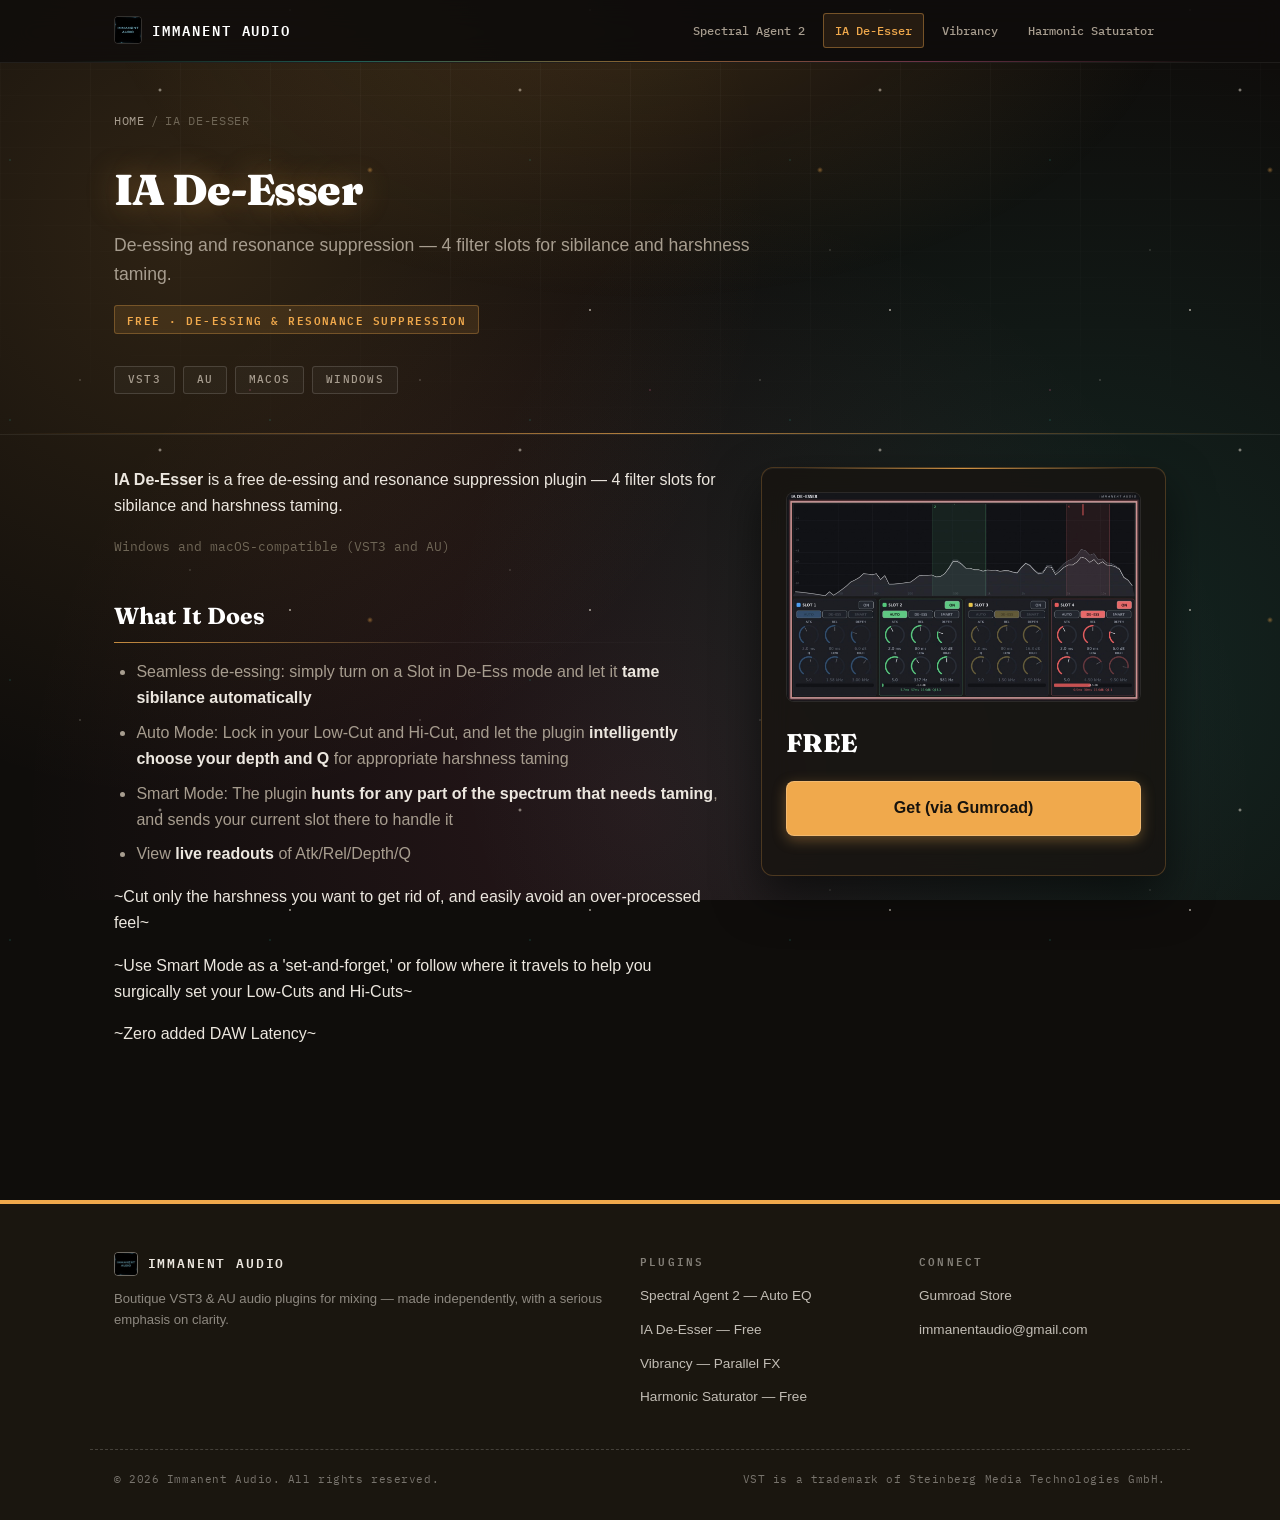
==== de-esser/index.html @ 1960ebc8 "Add Spectral Agent 2 and IA De-Esser Spectral Agent page updated for V2: new copy from the Gumroad l" ====
<!DOCTYPE html>
<html lang="en">
<head>
    <meta charset="UTF-8">
    <meta name="viewport" content="width=device-width, initial-scale=1.0">

    <!-- Primary SEO -->
    <title>IA De-Esser — Free De-Essing &amp; Resonance Suppression Plugin (VST3/AU) | Immanent Audio</title>
    <meta name="description" content="IA De-Esser is a free de-essing and resonance suppression plugin — 4 filter slots for sibilance and harshness taming, with De-Ess, Auto and Smart modes. VST3 &amp; AU for Mac and Windows.">
    <link rel="canonical" href="https://immanentaudio.com/de-esser/">

    <!-- Icons -->
    <link rel="icon" type="image/png" sizes="48x48" href="/favicon-48.png">
    <link rel="icon" type="image/png" sizes="100x100" href="/favicon.png">
    <link rel="apple-touch-icon" href="/apple-touch-icon.png">

    <!-- Open Graph / social previews -->
    <meta property="og:type" content="product">
    <meta property="og:site_name" content="Immanent Audio">
    <meta property="og:title" content="IA De-Esser — Free De-Essing &amp; Resonance Suppression Plugin (VST3/AU)">
    <meta property="og:description" content="A free de-esser with 4 filter slots for sibilance and harshness taming. De-Ess, Auto and Smart modes. Mac &amp; Windows, VST3 &amp; AU.">
    <meta property="og:url" content="https://immanentaudio.com/de-esser/">
    <meta property="og:image" content="https://immanentaudio.com/de-esser/ia-de-esser.jpg">
    <meta name="twitter:card" content="summary_large_image">
    <meta name="twitter:title" content="IA De-Esser — Free De-Essing &amp; Resonance Suppression Plugin (VST3/AU)">
    <meta name="twitter:description" content="A free de-esser with 4 filter slots for sibilance and harshness taming. De-Ess, Auto and Smart modes. Mac &amp; Windows, VST3 &amp; AU.">
    <meta name="twitter:image" content="https://immanentaudio.com/de-esser/ia-de-esser.jpg">

    <!-- Fonts -->
    <link rel="preconnect" href="https://fonts.googleapis.com">
    <link rel="preconnect" href="https://fonts.gstatic.com" crossorigin>
    <link href="https://fonts.googleapis.com/css2?family=Fraunces:opsz,wght@9..144,600;9..144,700;9..144,800;9..144,900&family=IBM+Plex+Mono:wght@400;500;600&display=swap" rel="stylesheet">

    <link rel="stylesheet" href="/style.css">
    <style>
        body { --accent: #f0a94c; --accent-rgb: 240, 169, 76; }
    </style>

    <!-- Structured data -->
    <script type="application/ld+json">
    {
      "@context": "https://schema.org",
      "@graph": [
        {
          "@type": "SoftwareApplication",
          "name": "IA De-Esser",
          "url": "https://immanentaudio.com/de-esser/",
          "image": "https://immanentaudio.com/de-esser/ia-de-esser.jpg",
          "description": "Free de-essing and resonance suppression plugin with 4 filter slots for sibilance and harshness taming. De-Ess, Auto and Smart modes, with live readouts of attack, release, depth and Q.",
          "applicationCategory": "MultimediaApplication",
          "applicationSubCategory": "Audio Plugin (VST3, AU)",
          "operatingSystem": "macOS, Windows",
          "offers": {
            "@type": "Offer",
            "price": "0.00",
            "priceCurrency": "USD",
            "url": "https://immanentaudio.gumroad.com/l/hjuqeo",
            "availability": "https://schema.org/InStock"
          },
          "publisher": { "@type": "Organization", "name": "Immanent Audio", "url": "https://immanentaudio.com/" }
        },
        {
          "@type": "BreadcrumbList",
          "itemListElement": [
            { "@type": "ListItem", "position": 1, "name": "Home", "item": "https://immanentaudio.com/" },
            { "@type": "ListItem", "position": 2, "name": "IA De-Esser", "item": "https://immanentaudio.com/de-esser/" }
          ]
        }
      ]
    }
    </script>
</head>
<body>

    <!-- Animated deep-space backdrop -->
    <div class="cosmos" aria-hidden="true"></div>

    <!-- Navigation -->
    <nav class="site-nav">
        <div class="nav-inner">
            <a href="/" class="nav-brand">
                <img src="/favicon.png" alt="Immanent Audio logo">
                <span>Immanent Audio</span>
            </a>
            <ul class="nav-links">
                <li><a href="/spectral-agent/">Spectral Agent 2</a></li>
                <li><a href="/de-esser/" class="active">IA De-Esser</a></li>
                <li><a href="/vibrancy/">Vibrancy</a></li>
                <li><a href="/harmonic-saturator/">Harmonic Saturator</a></li>
            </ul>
        </div>
    </nav>

    <!-- Product hero -->
    <header class="product-hero">
        <div class="daw-grid" aria-hidden="true"></div>
        <div class="container-wide">
            <nav class="breadcrumbs" aria-label="Breadcrumb">
                <a href="/">Home</a><span>/</span>IA De-Esser
            </nav>
            <h1>IA De-Esser</h1>
            <p class="product-tagline">De-essing and resonance suppression — 4 filter slots for sibilance and harshness taming.</p>
            <span class="status-tag amber">Free · De-Essing &amp; Resonance Suppression</span>
            <div class="chip-row">
                <span class="chip">VST3</span>
                <span class="chip">AU</span>
                <span class="chip">macOS</span>
                <span class="chip">Windows</span>
            </div>
        </div>
    </header>

    <main class="container-wide">
        <div class="grid-container">

            <!-- LEFT COLUMN: main copy -->
            <section>
                <div class="product-section">
                    <p><strong>IA De-Esser</strong> is a free de-essing and resonance suppression plugin — 4 filter slots for sibilance and harshness taming.</p>
                    <p class="muted">Windows and macOS-compatible (VST3 and AU)</p>
                </div>

                <!-- Video: drop a <div class="video-container"><iframe …></iframe></div> here if you make one. -->

                <div class="product-section">
                    <h2>What It Does</h2>
                    <ul>
                        <li>Seamless de-essing: simply turn on a Slot in De-Ess mode and let it <strong>tame sibilance automatically</strong></li>
                        <li>Auto Mode: Lock in your Low-Cut and Hi-Cut, and let the plugin <strong>intelligently choose your depth and Q </strong>for appropriate harshness taming</li>
                        <li>Smart Mode: The plugin <strong>hunts for any part of the spectrum that needs taming</strong>, and sends your current slot there to handle it</li>
                        <li>View <strong>live readouts</strong> of Atk/Rel/Depth/Q</li>
                    </ul>
                    <p>~Cut only the harshness you want to get rid of, and easily avoid an over-processed feel~</p>
                    <p>~Use Smart Mode as a 'set-and-forget,' or follow where it travels to help you surgically set your Low-Cuts and Hi-Cuts~</p>
                    <p>~Zero added DAW Latency~</p>
                </div>
            </section>

            <!-- RIGHT COLUMN: download card -->
            <aside>
                <div class="sidebar-card">
                    <img src="/de-esser/ia-de-esser.jpg" alt="IA De-Esser plugin interface showing four filter slots and the spectrum analyzer" class="plugin-screenshot">

                    <p class="sidebar-price">FREE</p>

                    <a href="https://immanentaudio.gumroad.com/l/hjuqeo" class="cta-button" target="_blank" rel="noopener">Get (via Gumroad)</a>
                </div>
            </aside>

        </div>
    </main>

    <!-- Footer -->
    <footer class="site-footer">
        <div class="footer-grid">
            <div>
                <div class="footer-brand">
                    <img src="/favicon.png" alt="Immanent Audio logo">
                    Immanent Audio
                </div>
                <p>Boutique VST3 &amp; AU audio plugins for mixing — made independently, with a serious emphasis on clarity.</p>
            </div>
            <div>
                <h4>Plugins</h4>
                <ul>
                    <li><a href="/spectral-agent/">Spectral Agent 2 — Auto EQ</a></li>
                    <li><a href="/de-esser/">IA De-Esser — Free</a></li>
                    <li><a href="/vibrancy/">Vibrancy — Parallel FX</a></li>
                    <li><a href="/harmonic-saturator/">Harmonic Saturator — Free</a></li>
                </ul>
            </div>
            <div>
                <h4>Connect</h4>
                <ul>
                    <li><a href="https://immanentaudio.gumroad.com/" target="_blank" rel="noopener">Gumroad Store</a></li>
                    <li><a href="mailto:immanentaudio@gmail.com">immanentaudio@gmail.com</a></li>
                </ul>
            </div>
        </div>
        <div class="footer-bottom">
            <span>&copy; 2026 Immanent Audio. All rights reserved.</span>
            <span>VST is a trademark of Steinberg Media Technologies GmbH.</span>
        </div>
    </footer>

</body>
</html>
---- style.css ----
/* ==============================================================
   IMMANENT AUDIO — shared design system
   Used by: index.html, spectral-agent/, vibrancy/, harmonic-saturator/

   Direction: dark studio-at-night. Warm charcoal, glowing accents,
   an animated DAW timeline hero. Jewel-tone accents (amber / teal /
   rose / lime) instead of the old purple-neon. The nav + footer keep
   their clean mono-type treatment, recolored for the dark theme.
   ============================================================== */

:root {
    --bg: #0f0d0b;
    --bg-raised: rgba(24, 20, 16, 0.82);
    --bg-panel: #15110d;
    --text-main: #ece7df;
    --text-muted: #a79d8f;
    --text-faint: #6f6656;
    --amber: #f0a94c;   /* brand / homepage */
    --teal: #33d6c4;    /* Spectral Agent */
    --rose: #f56a9c;    /* Vibrancy */
    --lime: #b6d94c;    /* Harmonic Saturator */
    --hairline: rgba(255, 255, 255, 0.07);
    --hairline-bright: rgba(255, 255, 255, 0.14);
    /* Per-page accent — overridden on product pages */
    --accent: #f0a94c;
    --accent-rgb: 240, 169, 76;
    --accent-soft: rgba(240, 169, 76, 0.15);

    --serif: "Fraunces", Georgia, "Times New Roman", serif;
    --mono: "IBM Plex Mono", ui-monospace, "SF Mono", Menlo, monospace;
    --sans: -apple-system, BlinkMacSystemFont, "Segoe UI", Roboto, Helvetica, Arial, sans-serif;
}

* { box-sizing: border-box; margin: 0; padding: 0; }

html { scroll-behavior: smooth; }

body {
    background-color: var(--bg);
    color: var(--text-main);
    font-family: var(--sans);
    line-height: 1.65;
    overflow-x: hidden;
}

/* --------------------------------------------------------------
   COSMIC BACKGROUND — warm nebula haze, fixed behind everything.
   Two star layers twinkle out of phase so the sky feels alive.
   -------------------------------------------------------------- */
.cosmos {
    position: fixed;
    inset: 0;
    z-index: -2;
    pointer-events: none;
    background-color: var(--bg);
    background-image:
        radial-gradient(circle at 15% 25%, rgba(240, 169, 76, 0.14) 0%, transparent 45%),
        radial-gradient(circle at 85% 75%, rgba(51, 214, 196, 0.12) 0%, transparent 50%),
        radial-gradient(circle at 50% 90%, rgba(245, 106, 156, 0.10) 0%, transparent 60%);
    animation: nebulaDrift 24s ease-in-out infinite alternate;
}

.cosmos::before,
.cosmos::after {
    content: '';
    position: absolute;
    inset: -50px;
    background-repeat: repeat;
}

/* Near stars — brighter, slower twinkle */
.cosmos::before {
    background-image:
        radial-gradient(1.5px 1.5px at 40px 60px, rgba(255, 245, 230, 0.9), transparent),
        radial-gradient(2px 2px at 210px 140px, rgba(255, 245, 230, 0.7), transparent),
        radial-gradient(1.5px 1.5px at 90px 320px, #fffaf2, transparent),
        radial-gradient(3px 3px at 420px 220px, rgba(240, 169, 76, 0.5), transparent);
    background-size: 300px 300px, 360px 360px, 280px 280px, 450px 450px;
    animation: twinkleA 7s ease-in-out infinite alternate;
}

/* Far stars — dimmer field, opposite phase */
.cosmos::after {
    background-image:
        radial-gradient(1px 1px at 130px 90px, rgba(255, 245, 230, 0.5), transparent),
        radial-gradient(1px 1px at 60px 210px, rgba(51, 214, 196, 0.4), transparent),
        radial-gradient(1.5px 1.5px at 300px 40px, rgba(245, 106, 156, 0.35), transparent),
        radial-gradient(1px 1px at 240px 300px, rgba(255, 245, 230, 0.4), transparent);
    background-size: 340px 340px, 260px 260px, 400px 400px, 320px 320px;
    animation: twinkleB 9s ease-in-out infinite alternate;
}

@keyframes nebulaDrift {
    0%   { background-position: 0% 0%, 0% 0%, 0% 0%; background-color: #0f0d0b; }
    100% { background-position: 6% 3%, -4% 5%, 2% -3%; background-color: #12100c; }
}
@keyframes twinkleA {
    0%   { opacity: 1;    transform: translate3d(0, 0, 0); }
    100% { opacity: 0.55; transform: translate3d(14px, 22px, 0); }
}
@keyframes twinkleB {
    0%   { opacity: 0.4;  transform: translate3d(0, 0, 0); }
    100% { opacity: 0.95; transform: translate3d(-18px, 12px, 0); }
}

/* --------------------------------------------------------------
   NAVIGATION BAR — kept clean mono treatment, recolored for dark
   -------------------------------------------------------------- */
.site-nav {
    position: sticky;
    top: 0;
    z-index: 50;
    background: rgba(15, 13, 11, 0.82);
    backdrop-filter: blur(14px);
    -webkit-backdrop-filter: blur(14px);
    border-bottom: 1px solid var(--hairline);
}

/* Gradient hairline under the nav */
.site-nav::after {
    content: '';
    display: block;
    height: 1px;
    background: linear-gradient(90deg, transparent 5%, rgba(51, 214, 196, 0.4), rgba(240, 169, 76, 0.55), rgba(245, 106, 156, 0.4), transparent 95%);
}

.nav-inner {
    max-width: 1100px;
    margin: 0 auto;
    padding: 0.8rem 1.5rem;
    display: flex;
    align-items: center;
    justify-content: space-between;
    gap: 1rem;
}

.nav-brand {
    display: flex;
    align-items: center;
    gap: 0.65rem;
    text-decoration: none;
    color: #ffffff;
    font-family: var(--mono);
    font-weight: 600;
    letter-spacing: 0.14em;
    font-size: 0.85rem;
    text-transform: uppercase;
    white-space: nowrap;
}

.nav-brand img {
    width: 28px;
    height: 28px;
    border-radius: 4px;
    border: 1px solid var(--hairline-bright);
    display: block;
}

.nav-links {
    display: flex;
    gap: 0.35rem;
    list-style: none;
    flex-wrap: wrap;
    justify-content: flex-end;
}

.nav-links a {
    display: block;
    color: var(--text-muted);
    text-decoration: none;
    font-family: var(--mono);
    font-size: 0.78rem;
    font-weight: 500;
    padding: 0.4rem 0.7rem;
    border-radius: 3px;
    border: 1px solid transparent;
    transition: color 0.15s ease, border-color 0.15s ease, background-color 0.15s ease;
}

.nav-links a:hover {
    color: #ffffff;
    background: rgba(255, 255, 255, 0.05);
    border-color: var(--hairline);
}

.nav-links a.active {
    color: var(--accent);
    border-color: rgba(var(--accent-rgb), 0.4);
    background: rgba(var(--accent-rgb), 0.1);
}

@media (max-width: 560px) {
    .nav-links a { padding: 0.35rem 0.45rem; font-size: 0.68rem; }
    .nav-brand span { display: none; } /* icon only on tiny screens */
}

/* --------------------------------------------------------------
   LAYOUT PRIMITIVES
   -------------------------------------------------------------- */
.container {
    width: 90%;
    max-width: 950px;
    margin: 0 auto;
    padding: 1rem 0;
}

.container-wide {
    max-width: 1100px;
    margin: 0 auto;
    padding: 2rem 1.5rem;
}

/* Section headers: mono kicker + serif title + gradient rule */
.section-head { margin-bottom: 1.75rem; }

.section-kicker {
    display: block;
    font-family: var(--mono);
    font-size: 0.72rem;
    font-weight: 600;
    letter-spacing: 0.28em;
    text-transform: uppercase;
    color: var(--accent);
    margin-bottom: 0.4rem;
}

.section-head h2 {
    font-family: var(--serif);
    font-size: 1.7rem;
    font-weight: 700;
    color: #ffffff;
    letter-spacing: 0.005em;
    padding-bottom: 0.6rem;
    position: relative;
}

.section-head h2::after {
    content: '';
    position: absolute;
    left: 0;
    bottom: 0;
    width: 100%;
    height: 1px;
    background: linear-gradient(90deg, var(--accent), rgba(255, 255, 255, 0.06) 55%, transparent);
}

/* --------------------------------------------------------------
   HOMEPAGE HERO — DAW playhead sweeping across a MIDI grid.
   The playhead loops every 8s; each note "lights up" as it passes.
   -------------------------------------------------------------- */
.hero {
    position: relative;
    border-bottom: 1px solid var(--hairline);
    box-shadow: inset 0 -3px 10px rgba(0, 0, 0, 0.6);
    padding: 8rem 1rem 6.5rem 1rem;
    display: flex;
    flex-direction: column;
    align-items: center;
    justify-content: center;
    text-align: center;
    overflow: hidden;
}

/* Gradient hairline along the very bottom edge of the hero */
.hero::after {
    content: '';
    position: absolute;
    bottom: 0;
    left: 0;
    width: 100%;
    height: 1px;
    background: linear-gradient(90deg, transparent, rgba(51, 214, 196, 0.5), rgba(240, 169, 76, 0.7), rgba(245, 106, 156, 0.5), transparent);
    z-index: 4;
}

.hero-content {
    position: relative;
    z-index: 5;
    pointer-events: none;
}

.cosmic-glow {
    position: absolute;
    top: 0;
    left: 50%;
    transform: translateX(-50%);
    width: 100%;
    max-width: 450px;
    height: 1px;
    background: linear-gradient(90deg, transparent, var(--amber), transparent);
    box-shadow: 0 0 50px rgba(240, 169, 76, 0.8);
    z-index: 2;
}

/* Faint DAW timeline grid behind everything in the hero */
.daw-grid {
    position: absolute;
    inset: 0;
    z-index: 0;
    pointer-events: none;
    background-image:
        repeating-linear-gradient(90deg, rgba(255, 255, 255, 0.028) 0px, rgba(255, 255, 255, 0.028) 1px, transparent 1px, transparent 90px),
        repeating-linear-gradient(0deg, rgba(255, 255, 255, 0.018) 0px, rgba(255, 255, 255, 0.018) 1px, transparent 1px, transparent 26px);
    mask-image: radial-gradient(ellipse 90% 100% at 50% 50%, black 30%, transparent 100%);
    -webkit-mask-image: radial-gradient(ellipse 90% 100% at 50% 50%, black 30%, transparent 100%);
}

/* The sweeping playhead */
.playhead {
    position: absolute;
    top: 0;
    bottom: 0;
    left: 0;
    width: 1px;
    z-index: 3;
    pointer-events: none;
    background: linear-gradient(180deg, transparent 0%, rgba(240, 169, 76, 0.9) 30%, rgba(240, 169, 76, 0.9) 70%, transparent 100%);
    box-shadow: 0 0 18px 2px rgba(240, 169, 76, 0.45);
    animation: playheadSweep 8s linear infinite;
}

@keyframes playheadSweep {
    0%   { left: -2%;  opacity: 0; }
    3%   { opacity: 0.9; }
    97%  { opacity: 0.9; }
    100% { left: 102%; opacity: 0; }
}

/* MIDI chord stacks left + right */
.midi-grid-container {
    position: absolute;
    top: 0;
    left: 0;
    width: 100%;
    height: 100%;
    z-index: 1;
    display: flex;
    justify-content: space-between;
    padding: 0 2rem;
    pointer-events: none;
}

.midi-chord-stack {
    position: relative;
    z-index: 2;
    display: grid;
    grid-template-columns: repeat(6, 25px);
    grid-template-rows: repeat(12, 14px);
    gap: 2px;
    align-content: center;
    height: 100%;
    opacity: 0.3;
}

.left-chords { margin-left: 2rem; }
.right-chords { margin-right: 2rem; }

.midi-note {
    grid-row-start: var(--row);
    grid-column: var(--start) / span var(--span);
    border-radius: 3px;
    box-shadow: inset 0 0 6px rgba(255, 255, 255, 0.3);
    filter: brightness(1);
    /* The `.lit` class is toggled by JS (see index.html) the instant the
       sweeping playhead actually overlaps this note, so the flash tracks
       the marker precisely at ANY viewport width. Fast attack, slow decay. */
    transition: filter 0.45s ease-out, box-shadow 0.45s ease-out;
}

/* Bright flash + glow while the playhead is over the note */
.midi-note.lit {
    filter: brightness(2.1) saturate(1.4);
    box-shadow: 0 0 14px 2px currentColor, inset 0 0 6px rgba(255, 255, 255, 0.6);
    transition: filter 0.06s ease-out, box-shadow 0.06s ease-out;
}

.note-teal   { background-color: rgba(51, 214, 196, 0.7);  border: 1px solid #33d6c4; color: rgba(51, 214, 196, 0.85); }
.note-amber  { background-color: rgba(240, 169, 76, 0.7);  border: 1px solid #f0a94c; color: rgba(240, 169, 76, 0.85); }
.note-rose   { background-color: rgba(245, 106, 156, 0.68); border: 1px solid #f56a9c; color: rgba(245, 106, 156, 0.85); }
.note-lime   { background-color: rgba(182, 217, 76, 0.68); border: 1px solid #b6d94c; color: rgba(182, 217, 76, 0.85); }

@media (max-width: 820px) {
    .hero { padding: 6.5rem 1rem 5rem 1rem; }
    .midi-grid-container { padding: 0 1rem; }
    .midi-chord-stack {
        grid-template-columns: repeat(2, 8px);
        grid-template-rows: repeat(12, 12px);
        gap: 3px;
        opacity: 0.18;
    }
    .left-chords { margin-left: 0; }
    .right-chords { margin-right: 0; }
    .midi-note { grid-column: 1 / span 2; }
}

/* Hero typography */
.brand-tag {
    display: block;
    color: var(--amber);
    font-family: var(--mono);
    font-weight: 600;
    letter-spacing: 0.3em;
    font-size: 0.78rem;
    text-transform: uppercase;
    text-shadow: 0 0 15px rgba(240, 169, 76, 0.4);
    margin-bottom: 0.6rem;
}

.hero h1 {
    font-family: var(--serif);
    font-size: clamp(2.6rem, 7vw, 4.2rem);
    font-weight: 900;
    color: #ffffff;
    margin: 0 auto 1.1rem auto;
    letter-spacing: -0.01em;
    line-height: 1.05;
    position: relative;
    display: inline-block;
}

.hero h1::before {
    content: '';
    position: absolute;
    top: 50%;
    left: 50%;
    transform: translate(-50%, -50%);
    width: 110%;
    height: 85%;
    background: linear-gradient(90deg, rgba(51, 214, 196, 0.35), rgba(240, 169, 76, 0.45), rgba(245, 106, 156, 0.35));
    filter: blur(28px);
    border-radius: 50px;
    z-index: -1;
    pointer-events: none;
    animation: titleGlowShift 8s ease-in-out infinite alternate;
}

@keyframes titleGlowShift {
    0%   { filter: blur(24px); opacity: 0.8; transform: translate(-50%, -50%) scale(0.96); }
    100% { filter: blur(32px); opacity: 1;   transform: translate(-50%, -50%) scale(1.04); }
}

.hero-tagline {
    display: block;
    font-size: 1.15rem;
    color: var(--text-muted);
    max-width: 580px;
    margin: 0 auto;
}

/* Platform chips (VST3 / AU / macOS / Windows) */
.chip-row {
    display: flex;
    gap: 0.5rem;
    justify-content: center;
    flex-wrap: wrap;
    margin-top: 1.5rem;
}

.chip {
    font-family: var(--mono);
    font-size: 0.68rem;
    font-weight: 500;
    letter-spacing: 0.12em;
    text-transform: uppercase;
    color: var(--text-muted);
    border: 1px solid var(--hairline-bright);
    background: rgba(255, 255, 255, 0.03);
    border-radius: 3px;
    padding: 0.25rem 0.8rem;
}

/* --------------------------------------------------------------
   PLUGIN CATALOG CARDS
   -------------------------------------------------------------- */
.catalog {
    display: flex;
    flex-direction: column;
    gap: 3rem;
    margin-top: 3.5rem;
}

.plugin-card {
    position: relative;
    background-color: var(--bg-raised);
    backdrop-filter: blur(16px);
    -webkit-backdrop-filter: blur(16px);
    border: 1px solid rgba(var(--ac-rgb), 0.18);
    box-shadow: inset 0 1px 0 rgba(255, 255, 255, 0.05), 0 20px 45px rgba(0, 0, 0, 0.55);
    padding: 2.5rem;
    border-radius: 16px;
    display: grid;
    grid-template-columns: 1fr;
    gap: 2.5rem;
    transition: transform 0.3s cubic-bezier(0.16, 1, 0.3, 1), border-color 0.3s ease, box-shadow 0.3s ease;
    -webkit-tap-highlight-color: transparent;
    overflow: hidden;
    --ac: var(--amber);
    --ac-rgb: 240, 169, 76;
}

.card-teal { --ac: var(--teal); --ac-rgb: 51, 214, 196; }
.card-rose { --ac: var(--rose); --ac-rgb: 245, 106, 156; }
.card-lime { --ac: var(--lime); --ac-rgb: 182, 217, 76; }

/* Accent hairline across the top edge of each card */
.plugin-card::after {
    content: '';
    position: absolute;
    top: 0;
    left: 8%;
    right: 8%;
    height: 1px;
    background: linear-gradient(90deg, transparent, rgba(var(--ac-rgb), 0.75), transparent);
    transition: opacity 0.3s ease;
    opacity: 0.65;
}

/* Interior glow that blooms on hover */
.plugin-card::before {
    content: '';
    position: absolute;
    top: 6%; left: 6%; right: 6%; bottom: 6%;
    border-radius: 16px;
    z-index: 0;
    pointer-events: none;
    background: radial-gradient(circle, rgba(var(--ac-rgb), 0.18) 0%, transparent 70%);
    transition: opacity 0.3s ease, transform 0.3s ease;
    opacity: 0.3;
}

.plugin-card:hover {
    transform: translateY(-4px);
    border-color: rgba(var(--ac-rgb), 0.6);
    box-shadow: inset 0 1px 0 rgba(255, 255, 255, 0.08), 0 30px 60px rgba(0, 0, 0, 0.85), 0 0 45px rgba(var(--ac-rgb), 0.14);
}

.plugin-card:hover::before { opacity: 1; transform: scale(1.08); }
.plugin-card:hover::after { opacity: 1; }

.plugin-card > * { position: relative; z-index: 1; }

/* Index number etched in the corner */
.plugin-card .card-index {
    position: absolute;
    top: 1.2rem;
    right: 1.4rem;
    font-family: var(--mono);
    font-size: 0.72rem;
    font-weight: 600;
    letter-spacing: 0.15em;
    color: rgba(var(--ac-rgb), 0.65);
    z-index: 1;
}

.plugin-card .card-index::before { content: 'No. '; }

@media (min-width: 768px) {
    .plugin-card { grid-template-columns: 320px 1fr; align-items: center; }
}

.plugin-image-wrapper {
    width: 100%;
    display: flex;
    justify-content: center;
    align-items: center;
    background-color: rgba(8, 6, 4, 0.9);
    border: 1px solid rgba(var(--ac-rgb), 0.16);
    box-shadow: inset 0 0 24px rgba(0, 0, 0, 0.7);
    border-radius: 10px;
    overflow: hidden;
    padding: 1rem;
}

.plugin-screenshot {
    width: 100%;
    height: auto;
    max-height: 240px;
    object-fit: contain;
    transition: transform 0.5s cubic-bezier(0.16, 1, 0.3, 1);
}

.plugin-card:hover .plugin-screenshot { transform: scale(1.04); }

/* Tags, prices, descriptions */
.status-tag {
    display: inline-block;
    width: fit-content;
    font-family: var(--mono);
    font-size: 0.66rem;
    font-weight: 600;
    text-transform: uppercase;
    letter-spacing: 0.14em;
    padding: 0.3rem 0.75rem;
    border-radius: 3px;
    margin-bottom: 1rem;
}

.status-tag.premium  { background-color: rgba(51, 214, 196, 0.12); color: var(--teal); border: 1px solid rgba(51, 214, 196, 0.3); }
.status-tag.free     { background-color: rgba(182, 217, 76, 0.12); color: var(--lime); border: 1px solid rgba(182, 217, 76, 0.3); }
.status-tag.upcoming { background-color: rgba(245, 106, 156, 0.1); color: var(--rose); border: 1px solid rgba(245, 106, 156, 0.3); }
.status-tag.amber    { background-color: rgba(240, 169, 76, 0.12); color: var(--amber); border: 1px solid rgba(240, 169, 76, 0.3); }

.plugin-info h2, .plugin-info h3 {
    font-family: var(--serif);
    color: #ffffff;
    font-size: 1.9rem;
    font-weight: 800;
    margin-bottom: 0.15rem;
    letter-spacing: 0.005em;
}

.price {
    font-family: var(--serif);
    font-size: 1.35rem;
    color: var(--ac);
    font-weight: 700;
    margin-bottom: 1.1rem;
}

.description { color: var(--text-muted); font-size: 0.95rem; margin-bottom: 1.5rem; }

.mini-chips { display: flex; gap: 0.4rem; flex-wrap: wrap; margin-bottom: 1.75rem; }
.mini-chips .chip { font-size: 0.6rem; padding: 0.18rem 0.55rem; }

/* Buttons */
.card-actions { display: flex; gap: 1rem; flex-wrap: wrap; }

.btn {
    display: inline-block;
    text-decoration: none;
    padding: 0.75rem 1.5rem;
    font-weight: 600;
    font-size: 0.9rem;
    border-radius: 6px;
    transition: all 0.2s ease;
    cursor: pointer;
}

.btn-primary {
    background: var(--ac, var(--accent));
    color: #17130d;
    border: 1px solid rgba(255, 255, 255, 0.18);
    box-shadow: 0 4px 14px rgba(var(--ac-rgb, var(--accent-rgb)), 0.35);
    font-weight: 700;
}

.btn-primary:hover {
    filter: brightness(1.08);
    box-shadow: 0 6px 20px rgba(var(--ac-rgb, var(--accent-rgb)), 0.5);
    transform: translateY(-1px);
}

.btn-secondary {
    background-color: rgba(255, 255, 255, 0.04);
    color: var(--text-main);
    border: 1px solid var(--hairline-bright);
}

.btn-secondary:hover {
    background-color: rgba(255, 255, 255, 0.08);
    color: #ffffff;
    border-color: rgba(var(--ac-rgb, var(--accent-rgb)), 0.5);
    transform: translateY(-1px);
}

/* --------------------------------------------------------------
   PRODUCT PAGES (spectral-agent / vibrancy / harmonic-saturator)
   Set --accent + --accent-rgb on <body> per page.
   -------------------------------------------------------------- */
.product-hero {
    position: relative;
    overflow: hidden;
    border-bottom: 1px solid var(--hairline);
    padding: 3rem 0 2.5rem 0;
}

.product-hero::before {
    content: '';
    position: absolute;
    inset: 0;
    background:
        radial-gradient(ellipse 60% 120% at 50% -20%, rgba(var(--accent-rgb), 0.16), transparent 70%);
    pointer-events: none;
}

/* Same faint DAW grid texture as the homepage hero */
.product-hero .daw-grid { mask-image: radial-gradient(ellipse 100% 130% at 50% 0%, black 20%, transparent 95%); -webkit-mask-image: radial-gradient(ellipse 100% 130% at 50% 0%, black 20%, transparent 95%); }

.product-hero::after {
    content: '';
    position: absolute;
    bottom: 0;
    left: 0;
    width: 100%;
    height: 1px;
    background: linear-gradient(90deg, transparent, rgba(var(--accent-rgb), 0.7), transparent);
}

.product-hero .container-wide { position: relative; z-index: 2; padding-top: 0; padding-bottom: 0; }

.breadcrumbs {
    font-family: var(--mono);
    font-size: 0.72rem;
    letter-spacing: 0.06em;
    text-transform: uppercase;
    color: var(--text-faint);
    margin-bottom: 1.5rem;
}

.breadcrumbs a { color: var(--text-muted); text-decoration: none; }
.breadcrumbs a:hover { color: #ffffff; }
.breadcrumbs span { margin: 0 0.4rem; }

.product-hero h1 {
    font-family: var(--serif);
    font-size: 2.7rem;
    font-weight: 900;
    letter-spacing: -0.015em;
    margin: 0 0 0.35rem 0;
    color: #ffffff;
    text-shadow: 0 0 30px rgba(var(--accent-rgb), 0.35);
}

.product-tagline {
    color: var(--text-muted);
    font-size: 1.1rem;
    max-width: 640px;
    margin: 0.25rem 0 1rem 0;
}

.product-hero .chip-row { justify-content: flex-start; margin-top: 1rem; }

/* Two-column product layout */
.grid-container {
    display: grid;
    grid-template-columns: 1fr;
    gap: 2.5rem;
}

@media (min-width: 768px) {
    .grid-container { grid-template-columns: 3fr 2fr; }
}

.product-section { margin-bottom: 2.5rem; }

.product-section > p { color: var(--text-main); margin-bottom: 1rem; }
.product-section .muted { color: var(--text-faint); font-family: var(--mono); font-size: 0.8rem; }

.product-section h2 {
    font-family: var(--serif);
    font-size: 1.45rem;
    font-weight: 700;
    color: #ffffff;
    padding-bottom: 0.5rem;
    margin: 2rem 0 1rem 0;
    position: relative;
}

.product-section h2::after {
    content: '';
    position: absolute;
    left: 0;
    bottom: 0;
    width: 100%;
    height: 1px;
    background: linear-gradient(90deg, rgba(var(--accent-rgb), 0.8), rgba(255, 255, 255, 0.06) 55%, transparent);
}

.product-section h2:first-of-type { margin-top: 0; }

.product-section ul, .product-section ol {
    margin: 0 0 1rem 1.4rem;
    color: var(--text-muted);
}

.product-section li { margin-bottom: 0.5rem; }
.product-section li strong { color: var(--text-main); }

.video-container {
    position: relative;
    padding-bottom: 56.25%;
    height: 0;
    overflow: hidden;
    border-radius: 10px;
    border: 1px solid var(--hairline-bright);
    background-color: #0a0806;
    margin-bottom: 2rem;
    box-shadow: 0 10px 30px rgba(0, 0, 0, 0.5), 0 0 30px rgba(var(--accent-rgb), 0.08);
}

.video-container iframe {
    position: absolute;
    top: 0; left: 0;
    width: 100%;
    height: 100%;
    border: 0;
}

/* Sticky purchase sidebar */
.sidebar-card {
    background-color: var(--bg-raised);
    backdrop-filter: blur(14px);
    -webkit-backdrop-filter: blur(14px);
    border: 1px solid rgba(var(--accent-rgb), 0.24);
    box-shadow: inset 0 1px 0 rgba(255, 255, 255, 0.05), 0 20px 45px rgba(0, 0, 0, 0.55);
    border-radius: 12px;
    padding: 1.5rem;
    position: sticky;
    top: 5rem;
    overflow: hidden;
}

.sidebar-card::before {
    content: '';
    position: absolute;
    top: 0;
    left: 10%;
    right: 10%;
    height: 1px;
    background: linear-gradient(90deg, transparent, rgba(var(--accent-rgb), 0.85), transparent);
}

.sidebar-card .plugin-screenshot {
    width: 100%;
    max-height: none;
    border: 1px solid var(--hairline-bright);
    border-radius: 8px;
    margin-bottom: 1.25rem;
    display: block;
    background: rgba(8, 6, 4, 0.9);
}

.sidebar-price {
    margin: 0 0 1rem 0;
    font-family: var(--serif);
    font-size: 1.6rem;
    font-weight: 800;
    color: #ffffff;
}

.sidebar-price small {
    display: block;
    font-family: var(--mono);
    font-size: 0.68rem;
    font-weight: 500;
    color: var(--text-faint);
    letter-spacing: 0.1em;
    text-transform: uppercase;
}

.cta-button {
    display: block;
    background: var(--accent);
    color: #17130d;
    text-align: center;
    padding: 0.85rem;
    text-decoration: none;
    font-weight: 700;
    border-radius: 8px;
    border: 1px solid rgba(255, 255, 255, 0.2);
    margin-bottom: 0.9rem;
    box-shadow: 0 4px 14px rgba(var(--accent-rgb), 0.35);
    transition: transform 0.2s ease, box-shadow 0.2s ease, filter 0.2s ease;
}

.cta-button:hover {
    transform: translateY(-2px);
    filter: brightness(1.1);
    box-shadow: 0 8px 22px rgba(var(--accent-rgb), 0.5);
}

.cta-demo {
    background: transparent;
    border: 1px solid rgba(var(--accent-rgb), 0.6);
    color: var(--accent);
    box-shadow: none;
    margin-bottom: 0;
}

.cta-demo:hover {
    background: rgba(var(--accent-rgb), 0.1);
    filter: none;
}

/* --------------------------------------------------------------
   FOOTER — warm ink block with accent band (kept from print design)
   -------------------------------------------------------------- */
.site-footer {
    margin-top: 5rem;
    background: #1a160f;
    color: #ece7df;
    border-top: 4px solid var(--accent);
    position: relative;
}

.footer-grid {
    max-width: 1100px;
    margin: 0 auto;
    padding: 3rem 1.5rem 2rem 1.5rem;
    display: grid;
    grid-template-columns: 2fr 1fr 1fr;
    gap: 2rem;
}

@media (max-width: 680px) {
    .footer-grid { grid-template-columns: 1fr; gap: 1.75rem; }
}

.footer-brand {
    display: flex;
    align-items: center;
    gap: 0.6rem;
    color: #ece7df;
    font-family: var(--mono);
    font-weight: 600;
    letter-spacing: 0.14em;
    font-size: 0.82rem;
    text-transform: uppercase;
    margin-bottom: 0.75rem;
}

.footer-brand img {
    width: 24px;
    height: 24px;
    border-radius: 4px;
    border: 1px solid rgba(236, 231, 223, 0.4);
}

.footer-grid p { color: rgba(236, 231, 223, 0.55); font-size: 0.82rem; }

.footer-grid h4 {
    color: rgba(236, 231, 223, 0.5);
    font-family: var(--mono);
    font-size: 0.68rem;
    font-weight: 600;
    text-transform: uppercase;
    letter-spacing: 0.2em;
    margin-bottom: 0.8rem;
}

.footer-grid ul { list-style: none; }
.footer-grid li { margin-bottom: 0.45rem; }

.footer-grid a {
    color: rgba(236, 231, 223, 0.8);
    text-decoration: none;
    font-size: 0.85rem;
    transition: color 0.15s ease;
}

.footer-grid a:hover { color: #ffffff; text-decoration: underline; }

.footer-bottom {
    max-width: 1100px;
    margin: 0 auto;
    padding: 1.25rem 1.5rem 2rem 1.5rem;
    border-top: 1px dashed rgba(236, 231, 223, 0.2);
    display: flex;
    justify-content: space-between;
    flex-wrap: wrap;
    gap: 0.5rem;
    color: rgba(236, 231, 223, 0.45);
    font-family: var(--mono);
    font-size: 0.7rem;
    letter-spacing: 0.05em;
}

/* --------------------------------------------------------------
   ACCESSIBILITY — respect users who turn animations off
   -------------------------------------------------------------- */
@media (prefers-reduced-motion: reduce) {
    .cosmos, .cosmos::before, .cosmos::after,
    .playhead, .hero h1::before {
        animation: none;
    }
    .playhead { display: none; }
    .midi-note { transition: none; }
    html { scroll-behavior: auto; }
}
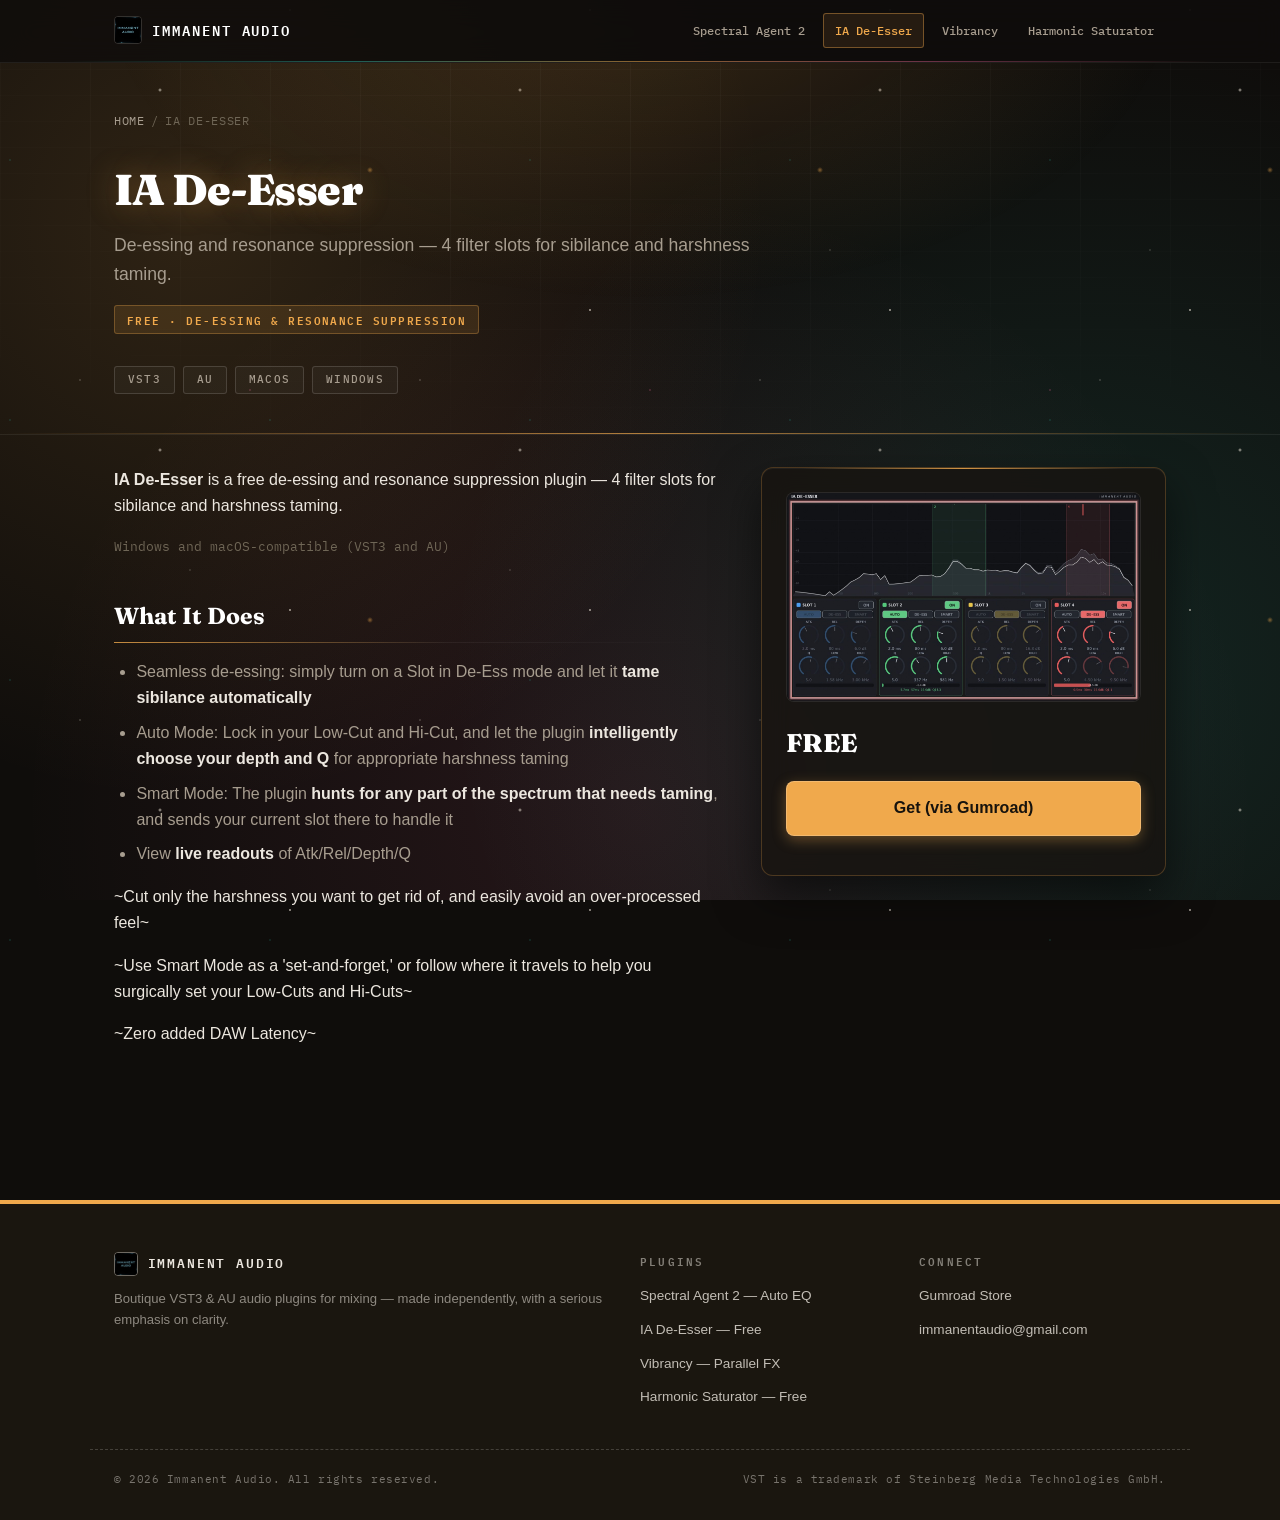
==== commit 0efc61b5: "Replace the De-Esser and Spectral Agent 2 screenshots with hi-res captures The old captures were sof" ====
--- a/de-esser/index.html
+++ b/de-esser/index.html
@@ -139,7 +139,7 @@
             <!-- RIGHT COLUMN: download card -->
             <aside>
                 <div class="sidebar-card">
-                    <img src="/de-esser/ia-de-esser.jpg" alt="IA De-Esser plugin interface showing four filter slots and the spectrum analyzer" class="plugin-screenshot">
+                    <img src="/de-esser/ia-de-esser.jpg" data-full="/de-esser/ia-de-esser-full.jpg" alt="IA De-Esser plugin interface showing four filter slots and the spectrum analyzer" class="plugin-screenshot">
 
                     <p class="sidebar-price">FREE</p>
 
@@ -183,5 +183,7 @@
         </div>
     </footer>
 
+    <script src="/lightbox.js" defer></script>
+
 </body>
 </html>
--- a/style.css
+++ b/style.css
@@ -966,6 +966,135 @@
 }
 
 /* --------------------------------------------------------------
+   LIGHTBOX — click a product screenshot to see it full size
+   -------------------------------------------------------------- */
+.zoomable {
+    cursor: zoom-in;
+    position: relative;
+    display: block;
+    width: 100%;
+    background: none;
+    border: 0;
+    padding: 0;
+    margin-bottom: 1.25rem;
+    border-radius: 8px;
+}
+
+.zoomable .plugin-screenshot { margin-bottom: 0; }
+
+.zoomable:focus-visible {
+    outline: 2px solid var(--accent);
+    outline-offset: 3px;
+}
+
+.zoom-hint {
+    position: absolute;
+    right: 0.5rem;
+    bottom: 0.5rem;
+    font-family: var(--mono);
+    font-size: 0.6rem;
+    font-weight: 500;
+    text-transform: uppercase;
+    letter-spacing: 0.12em;
+    color: var(--text-main);
+    background: rgba(8, 6, 4, 0.78);
+    border: 1px solid rgba(var(--accent-rgb), 0.4);
+    border-radius: 4px;
+    padding: 0.25rem 0.5rem;
+    opacity: 0;
+    transition: opacity 0.25s ease;
+    pointer-events: none;
+}
+
+.zoomable:hover .zoom-hint,
+.zoomable:focus-visible .zoom-hint { opacity: 1; }
+
+/* Touch devices never hover, so keep the hint on screen. */
+@media (hover: none) {
+    .zoom-hint { opacity: 1; }
+}
+
+.lightbox {
+    position: fixed;
+    inset: 0;
+    z-index: 200;
+    display: flex;
+    align-items: center;
+    justify-content: center;
+    padding: 3.5rem 1.5rem 1.5rem 1.5rem;
+    background: rgba(8, 6, 4, 0.92);
+    backdrop-filter: blur(8px);
+    -webkit-backdrop-filter: blur(8px);
+    opacity: 0;
+    visibility: hidden;
+    transition: opacity 0.25s ease, visibility 0.25s ease;
+    cursor: zoom-out;
+}
+
+.lightbox.open { opacity: 1; visibility: visible; }
+
+.lightbox-scroll {
+    display: flex;
+    align-items: center;
+    justify-content: center;
+    /* Explicit box so the image's max-height: 100% has something to resolve against. */
+    width: 100%;
+    height: 100%;
+}
+
+/* Narrow screens: the image runs wider than the viewport and scrolls. */
+.lightbox.pannable { padding: 3.5rem 0 1.5rem 0; }
+
+.lightbox.pannable .lightbox-scroll {
+    overflow: auto;
+    -webkit-overflow-scrolling: touch;
+    justify-content: flex-start;
+    align-items: flex-start;
+}
+
+.lightbox.pannable img { max-height: none; flex: none; }
+
+.lightbox img {
+    max-width: min(1600px, 100%);
+    max-height: 100%;
+    width: auto;
+    height: auto;
+    object-fit: contain;
+    border: 1px solid rgba(var(--accent-rgb), 0.35);
+    border-radius: 10px;
+    box-shadow: 0 30px 70px rgba(0, 0, 0, 0.7);
+    background: rgba(8, 6, 4, 0.9);
+    transform: scale(0.96);
+    transition: transform 0.25s cubic-bezier(0.16, 1, 0.3, 1);
+    cursor: default;
+}
+
+.lightbox.open img { transform: scale(1); }
+
+.lightbox-close {
+    position: absolute;   /* the overlay never scrolls, so this stays put */
+    top: 1rem;
+    right: 1.25rem;
+    z-index: 1;
+    width: 2.5rem;
+    height: 2.5rem;
+    display: flex;
+    align-items: center;
+    justify-content: center;
+    font-family: var(--mono);
+    font-size: 1.4rem;
+    line-height: 1;
+    color: var(--text-main);
+    background: rgba(24, 20, 16, 0.9);
+    border: 1px solid rgba(var(--accent-rgb), 0.35);
+    border-radius: 50%;
+    cursor: pointer;
+    transition: color 0.2s ease, border-color 0.2s ease;
+}
+
+.lightbox-close:hover { color: var(--accent); border-color: var(--accent); }
+
+/* --------------------------------------------------------------
    ACCESSIBILITY — respect users who turn animations off
    -------------------------------------------------------------- */
 @media (prefers-reduced-motion: reduce) {
@@ -973,6 +1102,7 @@
     .playhead, .hero h1::before {
         animation: none;
     }
+    .lightbox, .lightbox img, .zoom-hint { transition: none; }
     .playhead { display: none; }
     .midi-note { transition: none; }
     html { scroll-behavior: auto; }
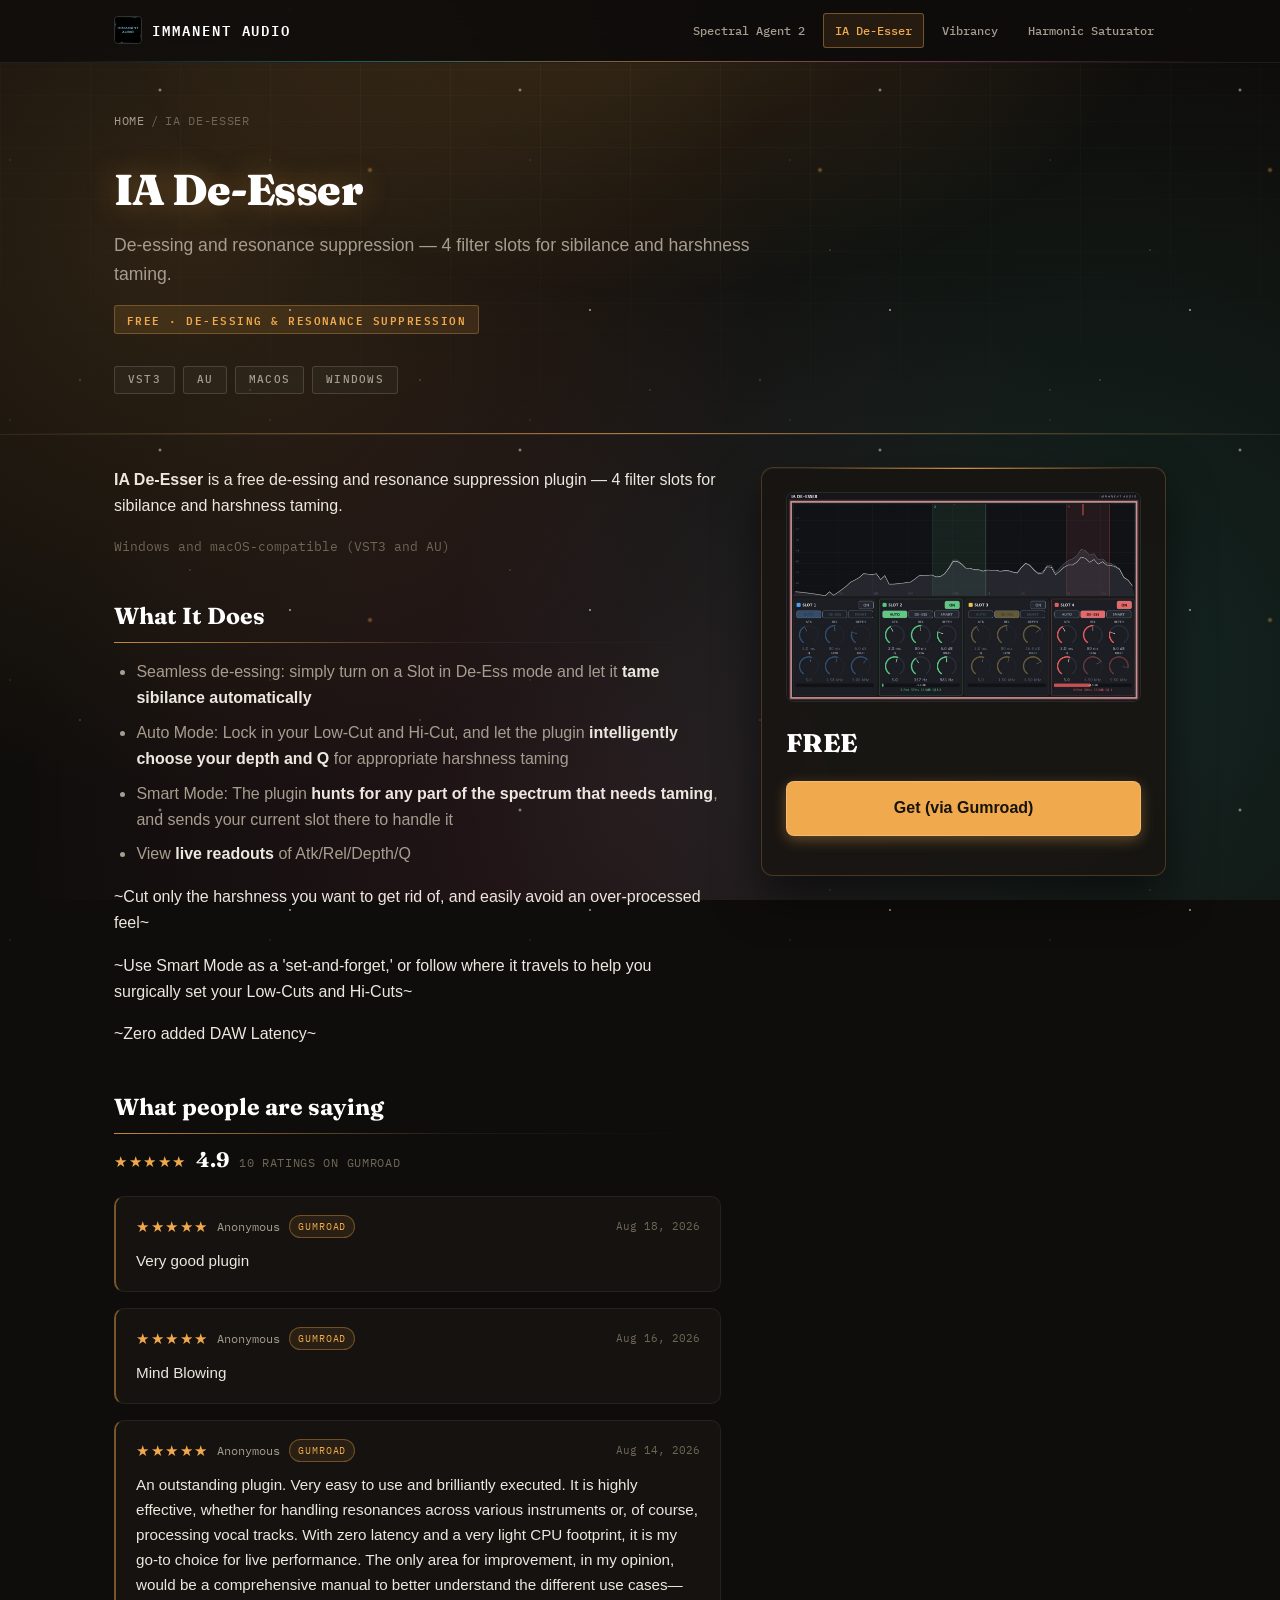
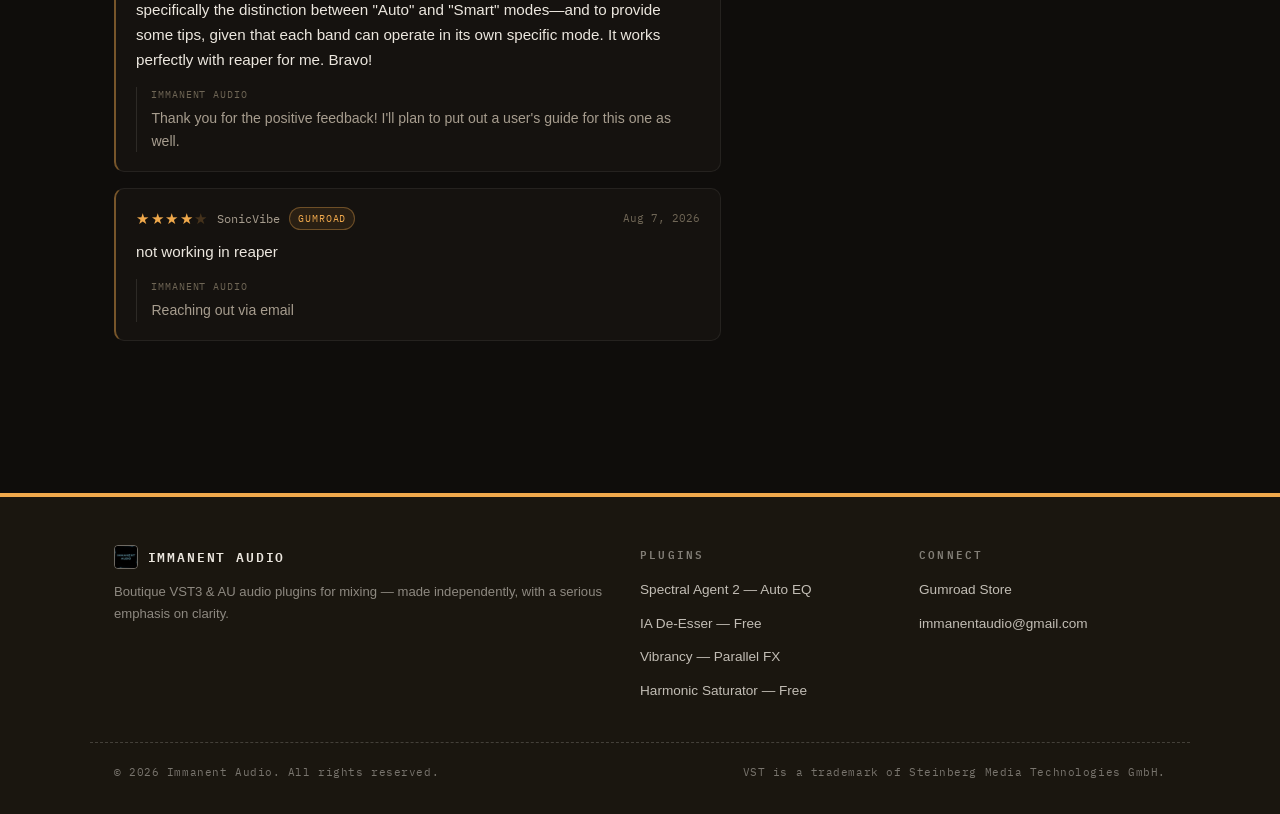
==== commit 79c6c291: "Pull Gumroad reviews onto the product pages, refreshed daily Gumroad has a public /product_reviews J" ====
--- a/de-esser/index.html
+++ b/de-esser/index.html
@@ -134,6 +134,8 @@
                     <p>~Use Smart Mode as a 'set-and-forget,' or follow where it travels to help you surgically set your Low-Cuts and Hi-Cuts~</p>
                     <p>~Zero added DAW Latency~</p>
                 </div>
+                <div class="product-section" data-reviews="de-esser"></div>
+
             </section>
 
             <!-- RIGHT COLUMN: download card -->
@@ -184,6 +186,7 @@
     </footer>
 
     <script src="/lightbox.js" defer></script>
+    <script src="/reviews.js" defer></script>
 
 </body>
 </html>
--- a/style.css
+++ b/style.css
@@ -1095,6 +1095,123 @@
 .lightbox-close:hover { color: var(--accent); border-color: var(--accent); }
 
 /* --------------------------------------------------------------
+   REVIEWS — Gumroad reviews pulled in daily, rendered by reviews.js
+   -------------------------------------------------------------- */
+.review-summary {
+    display: flex;
+    align-items: baseline;
+    flex-wrap: wrap;
+    gap: 0.6rem;
+    margin-bottom: 1.5rem;
+}
+
+.review-average {
+    font-family: var(--serif);
+    font-size: 1.3rem;
+    font-weight: 700;
+    color: #ffffff;
+    line-height: 1;
+}
+
+.review-count {
+    font-family: var(--mono);
+    font-size: 0.72rem;
+    letter-spacing: 0.06em;
+    text-transform: uppercase;
+    color: var(--text-faint);
+}
+
+.review-stars {
+    letter-spacing: 0.1em;
+    font-size: 0.95rem;
+    line-height: 1;
+    color: var(--accent);
+    white-space: nowrap;
+}
+
+.review-star.is-empty { color: rgba(var(--accent-rgb), 0.22); }
+
+.review-list {
+    display: grid;
+    gap: 1rem;
+}
+
+.review-card {
+    background: var(--bg-raised);
+    border: 1px solid rgba(255, 255, 255, 0.07);
+    border-left: 2px solid rgba(var(--accent-rgb), 0.45);
+    border-radius: 10px;
+    padding: 1.15rem 1.25rem;
+}
+
+.review-head {
+    display: flex;
+    align-items: center;
+    flex-wrap: wrap;
+    gap: 0.55rem;
+    margin-bottom: 0.6rem;
+}
+
+.review-name {
+    font-family: var(--mono);
+    font-size: 0.78rem;
+    color: var(--text-muted);
+}
+
+.review-badge {
+    font-family: var(--mono);
+    font-size: 0.6rem;
+    letter-spacing: 0.09em;
+    text-transform: uppercase;
+    color: var(--accent);
+    border: 1px solid rgba(var(--accent-rgb), 0.35);
+    background: rgba(var(--accent-rgb), 0.09);
+    border-radius: 999px;
+    padding: 0.15rem 0.5rem;
+}
+
+.review-date {
+    font-family: var(--mono);
+    font-size: 0.66rem;
+    color: var(--text-faint);
+    margin-left: auto;
+}
+
+.review-body {
+    color: var(--text-main);
+    font-size: 0.95rem;
+    line-height: 1.65;
+    margin: 0;
+}
+
+.review-reply {
+    margin-top: 0.9rem;
+    padding-left: 0.9rem;
+    border-left: 1px solid rgba(255, 255, 255, 0.1);
+}
+
+.review-reply-label {
+    display: block;
+    font-family: var(--mono);
+    font-size: 0.6rem;
+    letter-spacing: 0.09em;
+    text-transform: uppercase;
+    color: var(--text-faint);
+    margin-bottom: 0.3rem;
+}
+
+.review-reply p {
+    margin: 0;
+    color: var(--text-muted);
+    font-size: 0.88rem;
+    line-height: 1.6;
+}
+
+@media (max-width: 560px) {
+    .review-date { margin-left: 0; width: 100%; }
+}
+
+/* --------------------------------------------------------------
    ACCESSIBILITY — respect users who turn animations off
    -------------------------------------------------------------- */
 @media (prefers-reduced-motion: reduce) {
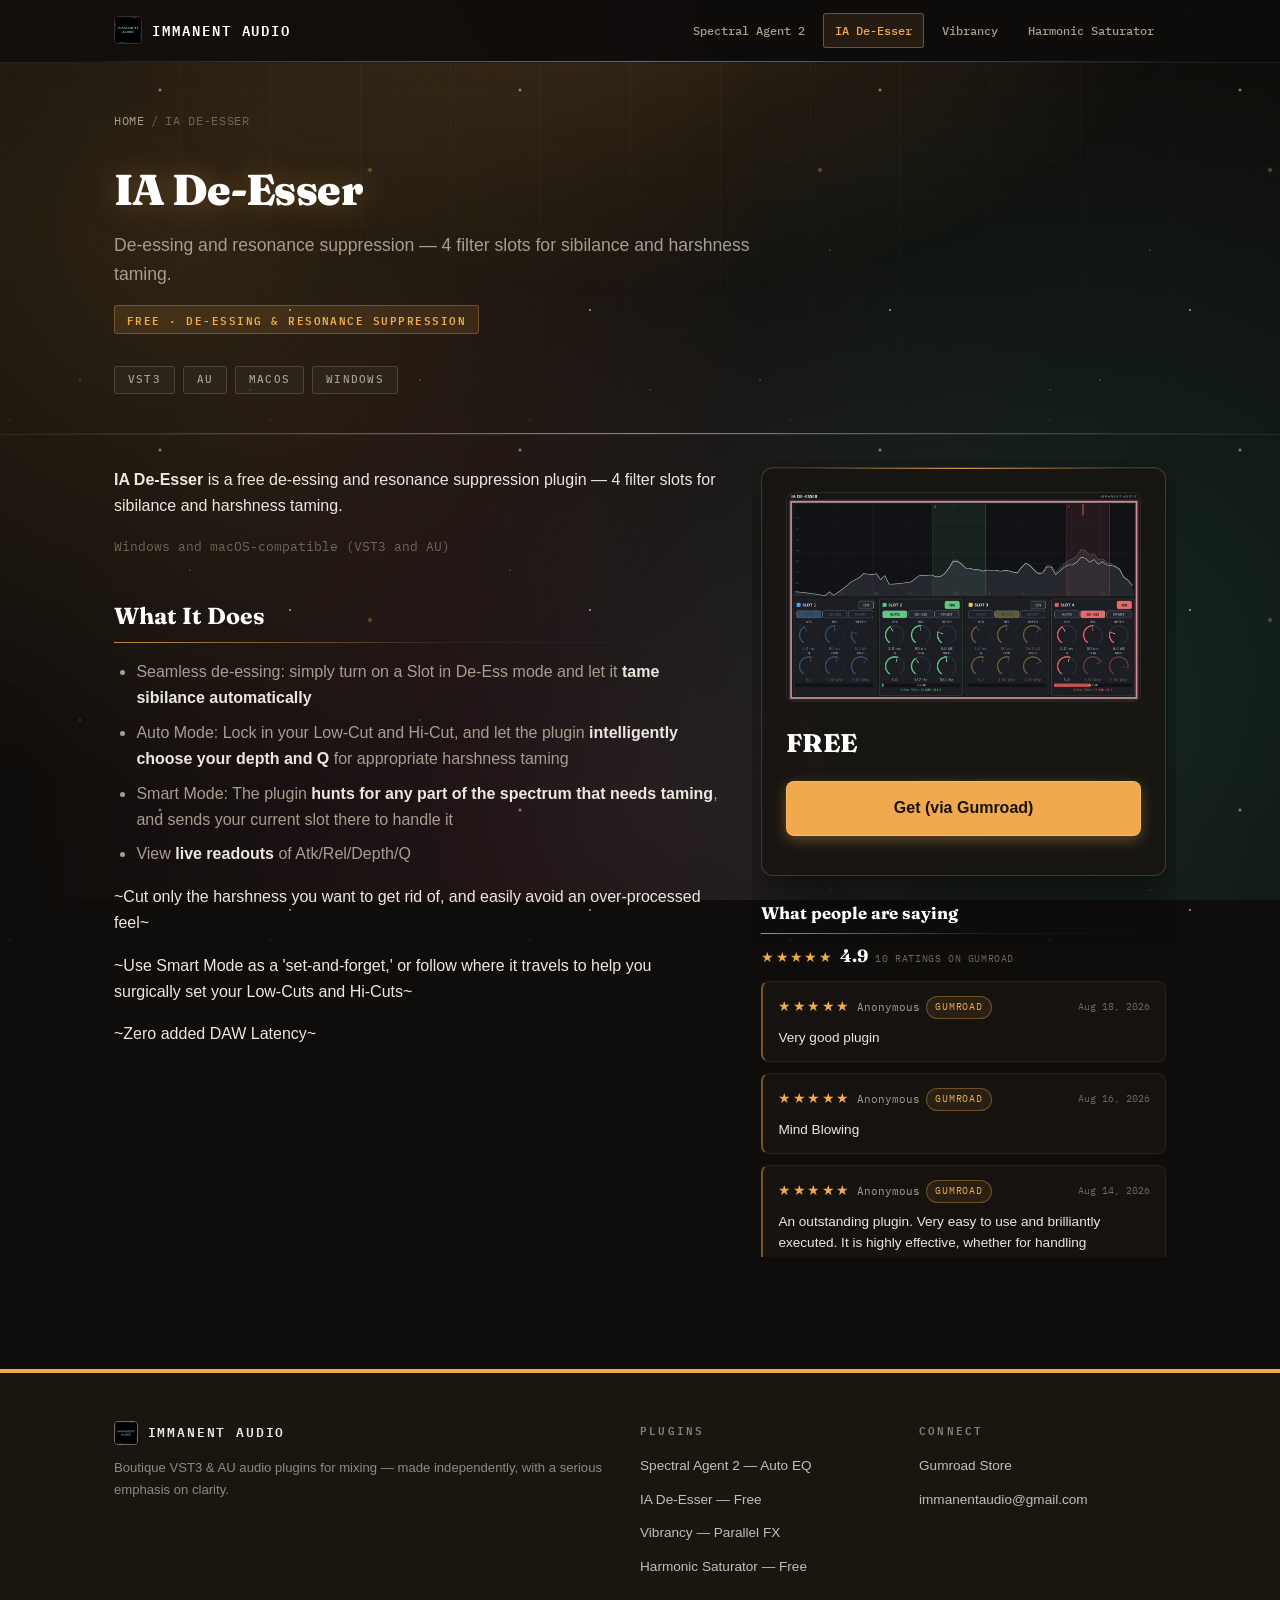
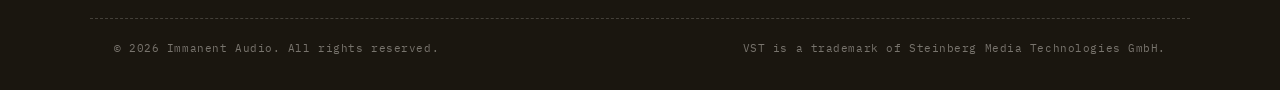
==== commit cd5391f3: "Move reviews into the sticky sidebar, add a mobile buy bar The purchase card and the reviews now sha" ====
--- a/de-esser/index.html
+++ b/de-esser/index.html
@@ -134,18 +134,21 @@
                     <p>~Use Smart Mode as a 'set-and-forget,' or follow where it travels to help you surgically set your Low-Cuts and Hi-Cuts~</p>
                     <p>~Zero added DAW Latency~</p>
                 </div>
-                <div class="product-section" data-reviews="de-esser"></div>
 
             </section>
 
             <!-- RIGHT COLUMN: download card -->
             <aside>
-                <div class="sidebar-card">
-                    <img src="/de-esser/ia-de-esser.jpg" data-full="/de-esser/ia-de-esser-full.jpg" alt="IA De-Esser plugin interface showing four filter slots and the spectrum analyzer" class="plugin-screenshot">
+                <div class="sidebar-sticky">
+                    <div class="sidebar-card">
+                        <img src="/de-esser/ia-de-esser.jpg" data-full="/de-esser/ia-de-esser-full.jpg" alt="IA De-Esser plugin interface showing four filter slots and the spectrum analyzer" class="plugin-screenshot">
 
-                    <p class="sidebar-price">FREE</p>
+                        <p class="sidebar-price">FREE</p>
 
-                    <a href="https://immanentaudio.gumroad.com/l/hjuqeo" class="cta-button" target="_blank" rel="noopener">Get (via Gumroad)</a>
+                        <a href="https://immanentaudio.gumroad.com/l/hjuqeo" class="cta-button" target="_blank" rel="noopener">Get (via Gumroad)</a>
+                    </div>
+
+                    <div class="product-section sidebar-reviews" data-reviews="de-esser"></div>
                 </div>
             </aside>
 
@@ -187,6 +190,7 @@
 
     <script src="/lightbox.js" defer></script>
     <script src="/reviews.js" defer></script>
+    <script src="/buy-bar.js" defer></script>
 
 </body>
 </html>
--- a/style.css
+++ b/style.css
@@ -805,8 +805,6 @@
     box-shadow: inset 0 1px 0 rgba(255, 255, 255, 0.05), 0 20px 45px rgba(0, 0, 0, 0.55);
     border-radius: 12px;
     padding: 1.5rem;
-    position: sticky;
-    top: 5rem;
     overflow: hidden;
 }
 
@@ -1095,6 +1093,91 @@
 .lightbox-close:hover { color: var(--accent); border-color: var(--accent); }
 
 /* --------------------------------------------------------------
+   SIDEBAR — purchase card + reviews travel together as one sticky unit
+   -------------------------------------------------------------- */
+.sidebar-sticky {
+    display: grid;
+    gap: 1.5rem;
+    align-content: start;
+}
+
+@media (min-width: 768px) {
+    .sidebar-sticky {
+        position: sticky;
+        top: 5rem;
+        /* Card + reviews can outgrow the viewport, and a sticky block taller
+           than the screen strands its own bottom off-screen. Cap it and let
+           the overflow scroll inside instead. */
+        max-height: calc(100vh - 6.5rem);
+        overflow-y: auto;
+        overscroll-behavior: contain;
+        /* Breathing room so the card's drop shadow isn't clipped by the
+           scroll box; pulled back out with the negative margin. */
+        padding: 0.35rem 0.6rem 1rem;
+        margin: -0.35rem -0.6rem 0;
+        scrollbar-width: thin;
+        scrollbar-color: rgba(var(--accent-rgb), 0.3) transparent;
+    }
+
+    .sidebar-sticky::-webkit-scrollbar { width: 6px; }
+    .sidebar-sticky::-webkit-scrollbar-track { background: transparent; }
+    .sidebar-sticky::-webkit-scrollbar-thumb {
+        background: rgba(var(--accent-rgb), 0.28);
+        border-radius: 3px;
+    }
+    .sidebar-sticky:hover::-webkit-scrollbar-thumb { background: rgba(var(--accent-rgb), 0.45); }
+}
+
+/* Reviews sit in a ~400px column here, so everything tightens up a step. */
+.sidebar-reviews { margin-bottom: 0; }
+
+.sidebar-reviews h2 {
+    font-size: 1.05rem;
+    margin: 0 0 0.8rem 0;
+    padding-bottom: 0.4rem;
+}
+
+.sidebar-reviews .review-summary { margin-bottom: 0.9rem; gap: 0.45rem; }
+.sidebar-reviews .review-average { font-size: 1.1rem; }
+.sidebar-reviews .review-count { font-size: 0.62rem; }
+.sidebar-reviews .review-stars { font-size: 0.85rem; }
+.sidebar-reviews .review-list { gap: 0.7rem; }
+
+.sidebar-reviews .review-card { padding: 0.85rem 0.95rem; border-radius: 8px; }
+.sidebar-reviews .review-head { gap: 0.4rem; margin-bottom: 0.5rem; }
+.sidebar-reviews .review-name { font-size: 0.7rem; }
+.sidebar-reviews .review-date { font-size: 0.6rem; }
+.sidebar-reviews .review-body { font-size: 0.85rem; line-height: 1.55; }
+.sidebar-reviews .review-reply { margin-top: 0.7rem; padding-left: 0.7rem; }
+.sidebar-reviews .review-reply p { font-size: 0.78rem; }
+
+/* One 300-word review shouldn't push everything else out of the column. */
+.review-body.is-clamped {
+    display: -webkit-box;
+    -webkit-line-clamp: 5;
+    -webkit-box-orient: vertical;
+    overflow: hidden;
+}
+
+.review-more {
+    display: inline-block;
+    margin-top: 0.5rem;
+    padding: 0;
+    background: none;
+    border: 0;
+    font-family: var(--mono);
+    font-size: 0.65rem;
+    letter-spacing: 0.07em;
+    text-transform: uppercase;
+    color: var(--accent);
+    cursor: pointer;
+    opacity: 0.85;
+    transition: opacity 0.15s ease;
+}
+
+.review-more:hover { opacity: 1; text-decoration: underline; }
+
+/* --------------------------------------------------------------
    REVIEWS — Gumroad reviews pulled in daily, rendered by reviews.js
    -------------------------------------------------------------- */
 .review-summary {
@@ -1209,6 +1292,57 @@
 
 @media (max-width: 560px) {
     .review-date { margin-left: 0; width: 100%; }
+}
+
+/* --------------------------------------------------------------
+   MOBILE BUY BAR — built by buy-bar.js, phones only
+   -------------------------------------------------------------- */
+.buy-bar {
+    position: fixed;
+    left: 0;
+    right: 0;
+    bottom: 0;
+    z-index: 60;
+    display: flex;
+    align-items: center;
+    gap: 0.9rem;
+    padding: 0.7rem 1rem calc(0.7rem + env(safe-area-inset-bottom, 0px));
+    background: rgba(15, 13, 11, 0.93);
+    backdrop-filter: blur(14px);
+    -webkit-backdrop-filter: blur(14px);
+    border-top: 1px solid rgba(var(--accent-rgb), 0.28);
+    box-shadow: 0 -8px 28px rgba(0, 0, 0, 0.5);
+    transform: translateY(0);
+    transition: transform 0.25s ease;
+}
+
+.buy-bar.is-hidden { transform: translateY(110%); }
+
+.buy-bar-price {
+    font-family: var(--serif);
+    font-size: 1.25rem;
+    font-weight: 700;
+    color: #ffffff;
+    line-height: 1;
+    white-space: nowrap;
+}
+
+.buy-bar .cta-button {
+    flex: 1;
+    margin: 0;
+    padding: 0.7rem 1rem;
+    font-size: 0.82rem;
+    text-align: center;
+    white-space: nowrap;
+}
+
+/* Keep the bar from sitting on top of the footer's last line. */
+body.has-buy-bar .site-footer {
+    padding-bottom: calc(4.5rem + env(safe-area-inset-bottom, 0px));
+}
+
+@media (min-width: 768px) {
+    .buy-bar { display: none; }
 }
 
 /* --------------------------------------------------------------
@@ -1220,6 +1354,7 @@
         animation: none;
     }
     .lightbox, .lightbox img, .zoom-hint { transition: none; }
+    .buy-bar { transition: none; }
     .playhead { display: none; }
     .midi-note { transition: none; }
     html { scroll-behavior: auto; }
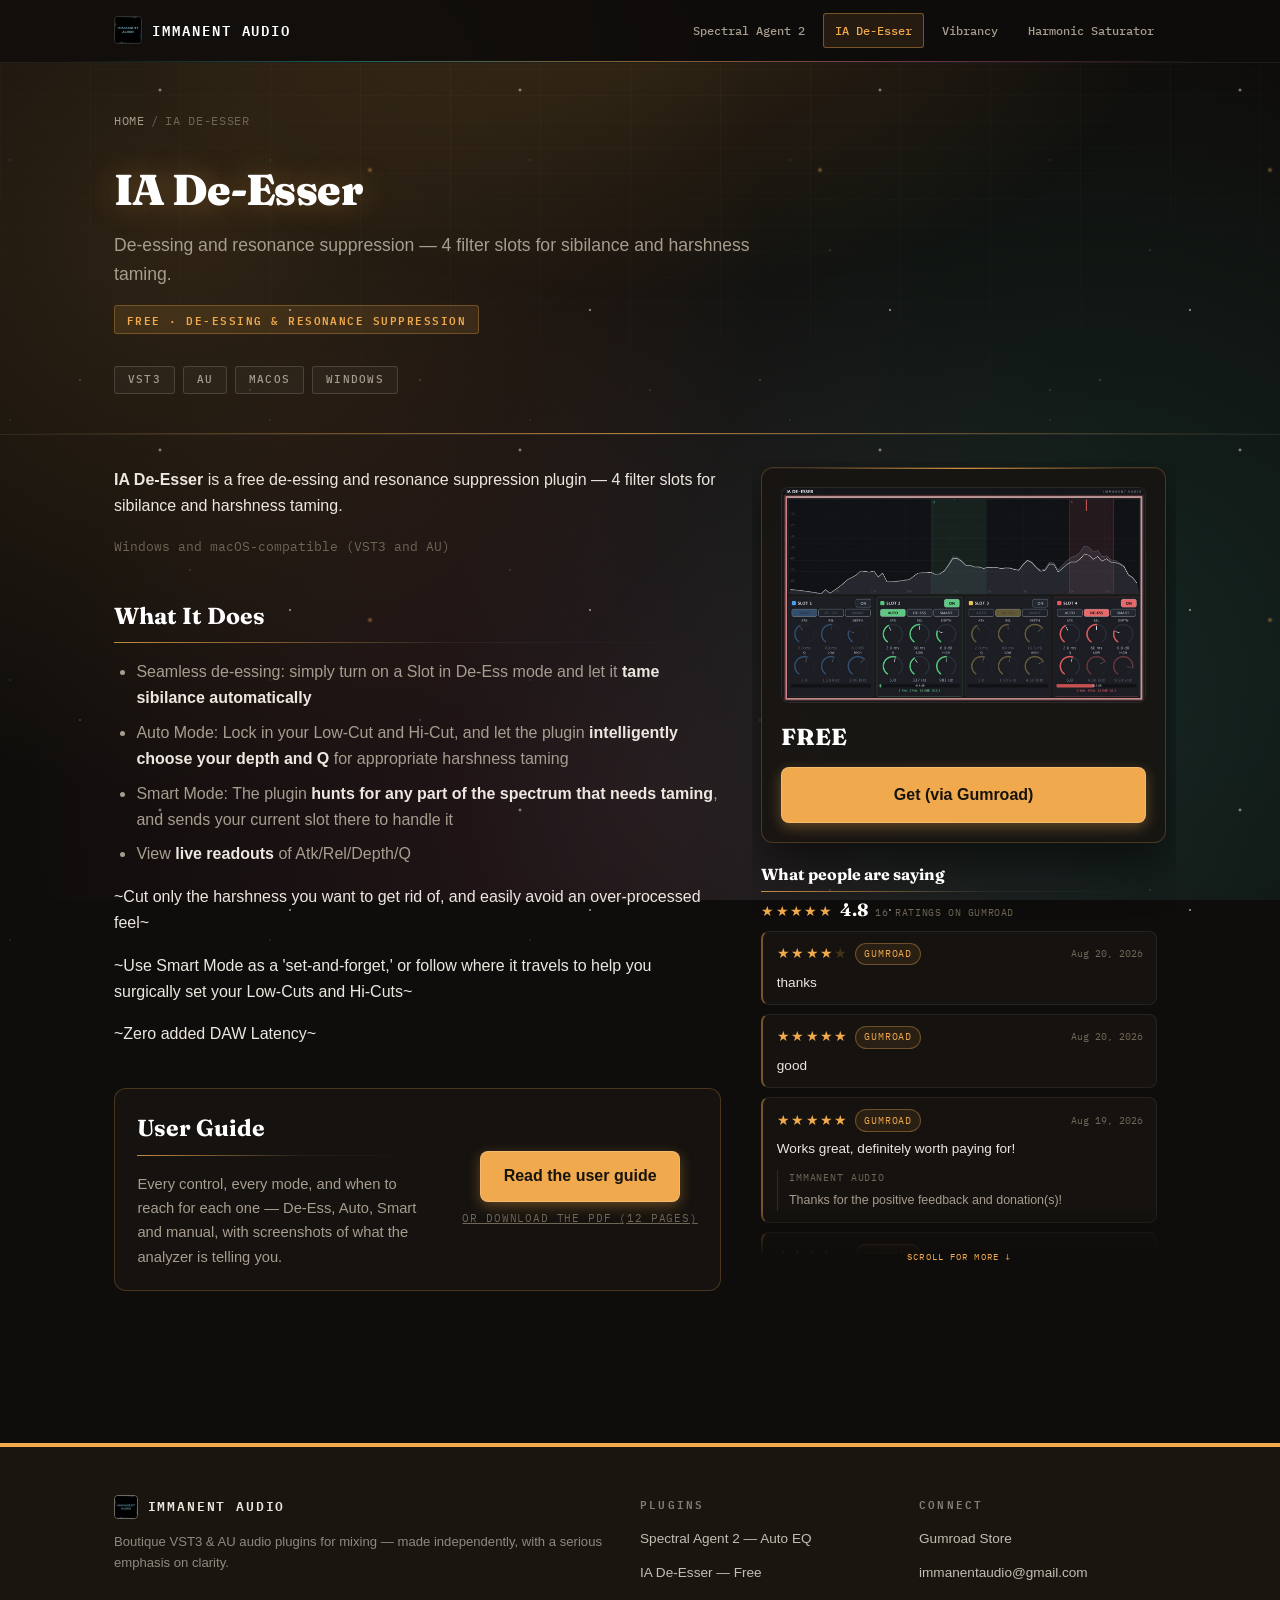
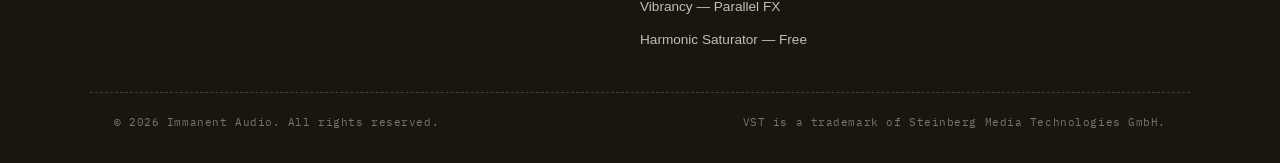
==== commit 2df7f5c4: "Publish the De-Esser user guide as a page, with the PDF still downloadable A PDF link alone puts twe" ====
--- a/de-esser/index.html
+++ b/de-esser/index.html
@@ -135,6 +135,19 @@
                     <p>~Zero added DAW Latency~</p>
                 </div>
 
+                <div class="product-section">
+                    <div class="guide-callout">
+                        <div>
+                            <h2>User Guide</h2>
+                            <p>Every control, every mode, and when to reach for each one — De-Ess, Auto, Smart and manual, with screenshots of what the analyzer is telling you.</p>
+                        </div>
+                        <div class="guide-callout-actions">
+                            <a href="/de-esser/user-guide/" class="cta-button">Read the user guide</a>
+                            <a href="/de-esser/ia-de-esser-user-guide.pdf" class="guide-callout-pdf" download>Or download the PDF (12 pages)</a>
+                        </div>
+                    </div>
+                </div>
+
             </section>
 
             <!-- RIGHT COLUMN: download card -->
--- a/style.css
+++ b/style.css
@@ -408,6 +408,7 @@
 
 .hero h1 {
     font-family: var(--serif);
+    text-transform: uppercase;
     font-size: clamp(2.6rem, 7vw, 4.2rem);
     font-weight: 900;
     color: #ffffff;
@@ -737,6 +738,10 @@
     gap: 2.5rem;
 }
 
+/* Grid items refuse to shrink under their widest content unless told to, and
+   one wide table inside would otherwise stretch the whole page sideways. */
+.grid-container > * { min-width: 0; }
+
 @media (min-width: 768px) {
     .grid-container { grid-template-columns: 3fr 2fr; }
 }
@@ -804,9 +809,13 @@
     border: 1px solid rgba(var(--accent-rgb), 0.24);
     box-shadow: inset 0 1px 0 rgba(255, 255, 255, 0.05), 0 20px 45px rgba(0, 0, 0, 0.55);
     border-radius: 12px;
-    padding: 1.5rem;
+    padding: 1.2rem;
     overflow: hidden;
 }
+
+/* The card shares the sticky column with the reviews, so it doesn't get to
+   keep trailing space the reviews could be using. */
+.sidebar-card > :last-child { margin-bottom: 0; }
 
 .sidebar-card::before {
     content: '';
@@ -823,15 +832,15 @@
     max-height: none;
     border: 1px solid var(--hairline-bright);
     border-radius: 8px;
-    margin-bottom: 1.25rem;
+    margin-bottom: 0.9rem;
     display: block;
     background: rgba(8, 6, 4, 0.9);
 }
 
 .sidebar-price {
-    margin: 0 0 1rem 0;
+    margin: 0 0 0.7rem 0;
     font-family: var(--serif);
-    font-size: 1.6rem;
+    font-size: 1.45rem;
     font-weight: 800;
     color: #ffffff;
 }
@@ -974,7 +983,7 @@
     background: none;
     border: 0;
     padding: 0;
-    margin-bottom: 1.25rem;
+    margin-bottom: 0.9rem;
     border-radius: 8px;
 }
 
@@ -1097,18 +1106,18 @@
    -------------------------------------------------------------- */
 .sidebar-sticky {
     display: grid;
-    gap: 1.5rem;
+    gap: 1.1rem;
     align-content: start;
 }
 
 @media (min-width: 768px) {
     .sidebar-sticky {
         position: sticky;
-        top: 5rem;
+        top: 4.5rem;
         /* Card + reviews can outgrow the viewport, and a sticky block taller
            than the screen strands its own bottom off-screen. Cap it and let
            the overflow scroll inside instead. */
-        max-height: calc(100vh - 6.5rem);
+        max-height: calc(100vh - 5.6rem);
         overflow-y: auto;
         overscroll-behavior: contain;
         /* Breathing room so the card's drop shadow isn't clipped by the
@@ -1132,26 +1141,84 @@
 .sidebar-reviews { margin-bottom: 0; }
 
 .sidebar-reviews h2 {
-    font-size: 1.05rem;
-    margin: 0 0 0.8rem 0;
-    padding-bottom: 0.4rem;
-}
-
-.sidebar-reviews .review-summary { margin-bottom: 0.9rem; gap: 0.45rem; }
+    font-size: 1rem;
+    margin: 0 0 0.55rem 0;
+    padding-bottom: 0.3rem;
+}
+
+.sidebar-reviews .review-summary { margin-bottom: 0.6rem; gap: 0.45rem; }
 .sidebar-reviews .review-average { font-size: 1.1rem; }
 .sidebar-reviews .review-count { font-size: 0.62rem; }
 .sidebar-reviews .review-stars { font-size: 0.85rem; }
-.sidebar-reviews .review-list { gap: 0.7rem; }
-
-.sidebar-reviews .review-card { padding: 0.85rem 0.95rem; border-radius: 8px; }
-.sidebar-reviews .review-head { gap: 0.4rem; margin-bottom: 0.5rem; }
-.sidebar-reviews .review-name { font-size: 0.7rem; }
+.sidebar-reviews .review-list { gap: 0.55rem; }
+
+.sidebar-reviews .review-card { padding: 0.7rem 0.85rem; border-radius: 8px; }
+.sidebar-reviews .review-head { gap: 0.4rem; margin-bottom: 0.4rem; }
 .sidebar-reviews .review-date { font-size: 0.6rem; }
 .sidebar-reviews .review-body { font-size: 0.85rem; line-height: 1.55; }
 .sidebar-reviews .review-reply { margin-top: 0.7rem; padding-left: 0.7rem; }
 .sidebar-reviews .review-reply p { font-size: 0.78rem; }
 
-/* One 300-word review shouldn't push everything else out of the column. */
+/* The list scrolls inside the sidebar, cut mid-card by reviews.js so it's
+   plain that there's more below. The fade is a sticky pseudo-element rather
+   than a mask so it doesn't dim the scrollbar along with the text. */
+.review-scroll { position: relative; }
+
+@media (min-width: 768px) {
+    /* Reserved whether or not it scrolls, so toggling the scrollbar can't
+       change the column width and reflow the text under our own measurements. */
+    .review-scroll { padding-right: 0.55rem; }
+
+    /* No scrollbar-width/-color here on purpose: setting the standard
+       properties makes Chrome ignore the ::-webkit-scrollbar rules below and
+       fall back to the macOS overlay scrollbar, which only appears mid-scroll
+       - the very thing that made this list look like it had one review. */
+    /* No overscroll containment: reaching the last review should hand the
+       scroll back to the page instead of parking the cursor in a dead zone. */
+    .review-scroll.is-scrollable { overflow-y: auto; }
+
+    /* Fade + label over the cut-off card: on macOS the scrollbar is an overlay
+       that only shows up mid-scroll, so it can't be the only hint. */
+    .review-scroll.is-scrollable::after {
+        content: 'Scroll for more ↓';
+        display: flex;
+        align-items: flex-end;
+        justify-content: center;
+        position: sticky;
+        bottom: 0;
+        height: 3.5rem;
+        margin-top: -3.5rem;
+        pointer-events: none;
+        font-family: var(--mono);
+        font-size: 0.58rem;
+        letter-spacing: 0.12em;
+        text-transform: uppercase;
+        color: var(--accent);
+        background: linear-gradient(to bottom, rgba(15, 13, 11, 0), var(--bg) 82%);
+        opacity: 1;
+        transition: opacity 0.2s ease;
+    }
+
+    .review-scroll.is-end::after { opacity: 0; }
+
+    .review-scroll.is-scrollable::-webkit-scrollbar { width: 8px; }
+    .review-scroll.is-scrollable::-webkit-scrollbar-track {
+        background: rgba(255, 255, 255, 0.06);
+        border-radius: 4px;
+    }
+    .review-scroll.is-scrollable::-webkit-scrollbar-thumb {
+        background: rgba(var(--accent-rgb), 0.5);
+        border-radius: 4px;
+    }
+    .review-scroll.is-scrollable:hover::-webkit-scrollbar-thumb {
+        background: rgba(var(--accent-rgb), 0.7);
+    }
+}
+
+/* One 300-word review shouldn't push everything else out of the column - a
+   line shorter still in the narrow sidebar. */
+.sidebar-reviews .review-body.is-clamped { -webkit-line-clamp: 4; }
+
 .review-body.is-clamped {
     display: -webkit-box;
     -webkit-line-clamp: 5;
@@ -1235,12 +1302,6 @@
     margin-bottom: 0.6rem;
 }
 
-.review-name {
-    font-family: var(--mono);
-    font-size: 0.78rem;
-    color: var(--text-muted);
-}
-
 .review-badge {
     font-family: var(--mono);
     font-size: 0.6rem;
@@ -1293,6 +1354,168 @@
 @media (max-width: 560px) {
     .review-date { margin-left: 0; width: 100%; }
 }
+
+/* --------------------------------------------------------------
+   USER GUIDE — long-form doc pages, e.g. /de-esser/user-guide/
+   -------------------------------------------------------------- */
+.guide .product-section h3 {
+    font-family: var(--serif);
+    font-size: 1.08rem;
+    font-weight: 700;
+    color: #ffffff;
+    margin: 1.75rem 0 0.6rem 0;
+}
+
+.guide .product-section h3 + p,
+.guide .product-section h3 + ul,
+.guide .product-section h3 + ol { margin-top: 0; }
+
+/* Figures lifted out of the PDF. The wide ones carry data-full and get the
+   same click-to-enlarge treatment as the product screenshots. */
+.guide-figure { margin: 1.5rem 0 1.9rem 0; }
+
+.guide-figure img {
+    display: block;
+    width: 100%;
+    height: auto;
+    max-height: none;
+    border: 1px solid var(--hairline-bright);
+    border-radius: 8px;
+    background: rgba(8, 6, 4, 0.9);
+}
+
+/* A single slot is a tall crop - full width would blow it up past native. */
+.guide-figure.is-slot img { width: auto; max-width: min(100%, 290px); }
+
+.guide-figure figcaption {
+    font-family: var(--mono);
+    font-size: 0.72rem;
+    line-height: 1.65;
+    color: var(--text-faint);
+    margin-top: 0.65rem;
+}
+
+.guide-figure .zoomable { margin-bottom: 0; }
+
+.table-scroll { overflow-x: auto; margin: 0 0 1.25rem 0; }
+
+.guide-table {
+    width: 100%;
+    border-collapse: collapse;
+    font-size: 0.9rem;
+    color: var(--text-muted);
+    min-width: 460px;
+}
+
+.guide-table th, .guide-table td {
+    text-align: left;
+    vertical-align: top;
+    padding: 0.6rem 0.9rem 0.6rem 0;
+    border-bottom: 1px solid var(--hairline);
+}
+
+.guide-table thead th {
+    font-family: var(--mono);
+    font-size: 0.66rem;
+    font-weight: 600;
+    letter-spacing: 0.14em;
+    text-transform: uppercase;
+    color: var(--text-faint);
+    border-bottom-color: rgba(var(--accent-rgb), 0.35);
+}
+
+.guide-table tbody th {
+    font-family: var(--mono);
+    font-size: 0.76rem;
+    font-weight: 600;
+    letter-spacing: 0.06em;
+    color: var(--accent);
+    white-space: nowrap;
+}
+
+.guide-note {
+    border-left: 2px solid rgba(var(--accent-rgb), 0.55);
+    background: var(--bg-raised);
+    border-radius: 0 8px 8px 0;
+    padding: 1rem 1.15rem;
+    margin: 1.5rem 0;
+}
+
+.guide-note h4 {
+    font-family: var(--serif);
+    font-size: 1rem;
+    font-weight: 700;
+    color: #ffffff;
+    margin: 0 0 0.4rem 0;
+}
+
+.guide-note p { margin: 0; color: var(--text-muted); }
+
+/* Pointer to the guide from the product page. */
+.guide-callout {
+    display: grid;
+    gap: 1.1rem;
+    background: var(--bg-raised);
+    border: 1px solid rgba(var(--accent-rgb), 0.24);
+    border-radius: 12px;
+    padding: 1.3rem 1.4rem;
+}
+
+@media (min-width: 620px) {
+    .guide-callout { grid-template-columns: 1fr auto; align-items: center; gap: 1.75rem; }
+}
+
+.guide-callout h2 { margin-top: 0; }
+.guide-callout p { color: var(--text-muted); margin: 0; font-size: 0.92rem; }
+
+.guide-callout-actions { display: grid; gap: 0.5rem; justify-items: center; }
+.guide-callout-actions .cta-button { margin-bottom: 0; padding: 0.7rem 1.4rem; white-space: nowrap; }
+
+.guide-callout-pdf {
+    font-family: var(--mono);
+    font-size: 0.66rem;
+    letter-spacing: 0.08em;
+    text-transform: uppercase;
+    color: var(--text-faint);
+}
+
+.guide-callout-pdf:hover { color: var(--accent); }
+
+/* Contents list, sticky alongside the guide on desktop. */
+.guide-toc h2 {
+    font-family: var(--mono);
+    font-size: 0.7rem;
+    font-weight: 600;
+    letter-spacing: 0.18em;
+    text-transform: uppercase;
+    color: var(--text-faint);
+    margin: 0 0 0.75rem 0;
+}
+
+.guide-toc ol, .guide-toc ul { list-style: none; margin: 0; padding: 0; }
+
+.guide-toc > ol > li { border-top: 1px solid var(--hairline); padding: 0.5rem 0; }
+.guide-toc > ol > li:first-child { border-top: 0; padding-top: 0; }
+
+.guide-toc a {
+    color: var(--text-muted);
+    text-decoration: none;
+    font-size: 0.88rem;
+}
+
+.guide-toc > ol > li > a { color: var(--text-main); }
+.guide-toc a:hover { color: var(--accent); }
+
+.guide-toc ul {
+    margin: 0.35rem 0 0 0.85rem;
+    border-left: 1px solid var(--hairline);
+}
+
+.guide-toc ul li { padding: 0.15rem 0 0.15rem 0.7rem; }
+.guide-toc ul a { font-size: 0.8rem; }
+
+/* Anchored headings shouldn't land under the sticky nav. */
+.guide [id] { scroll-margin-top: 5rem; }
 
 /* --------------------------------------------------------------
    MOBILE BUY BAR — built by buy-bar.js, phones only
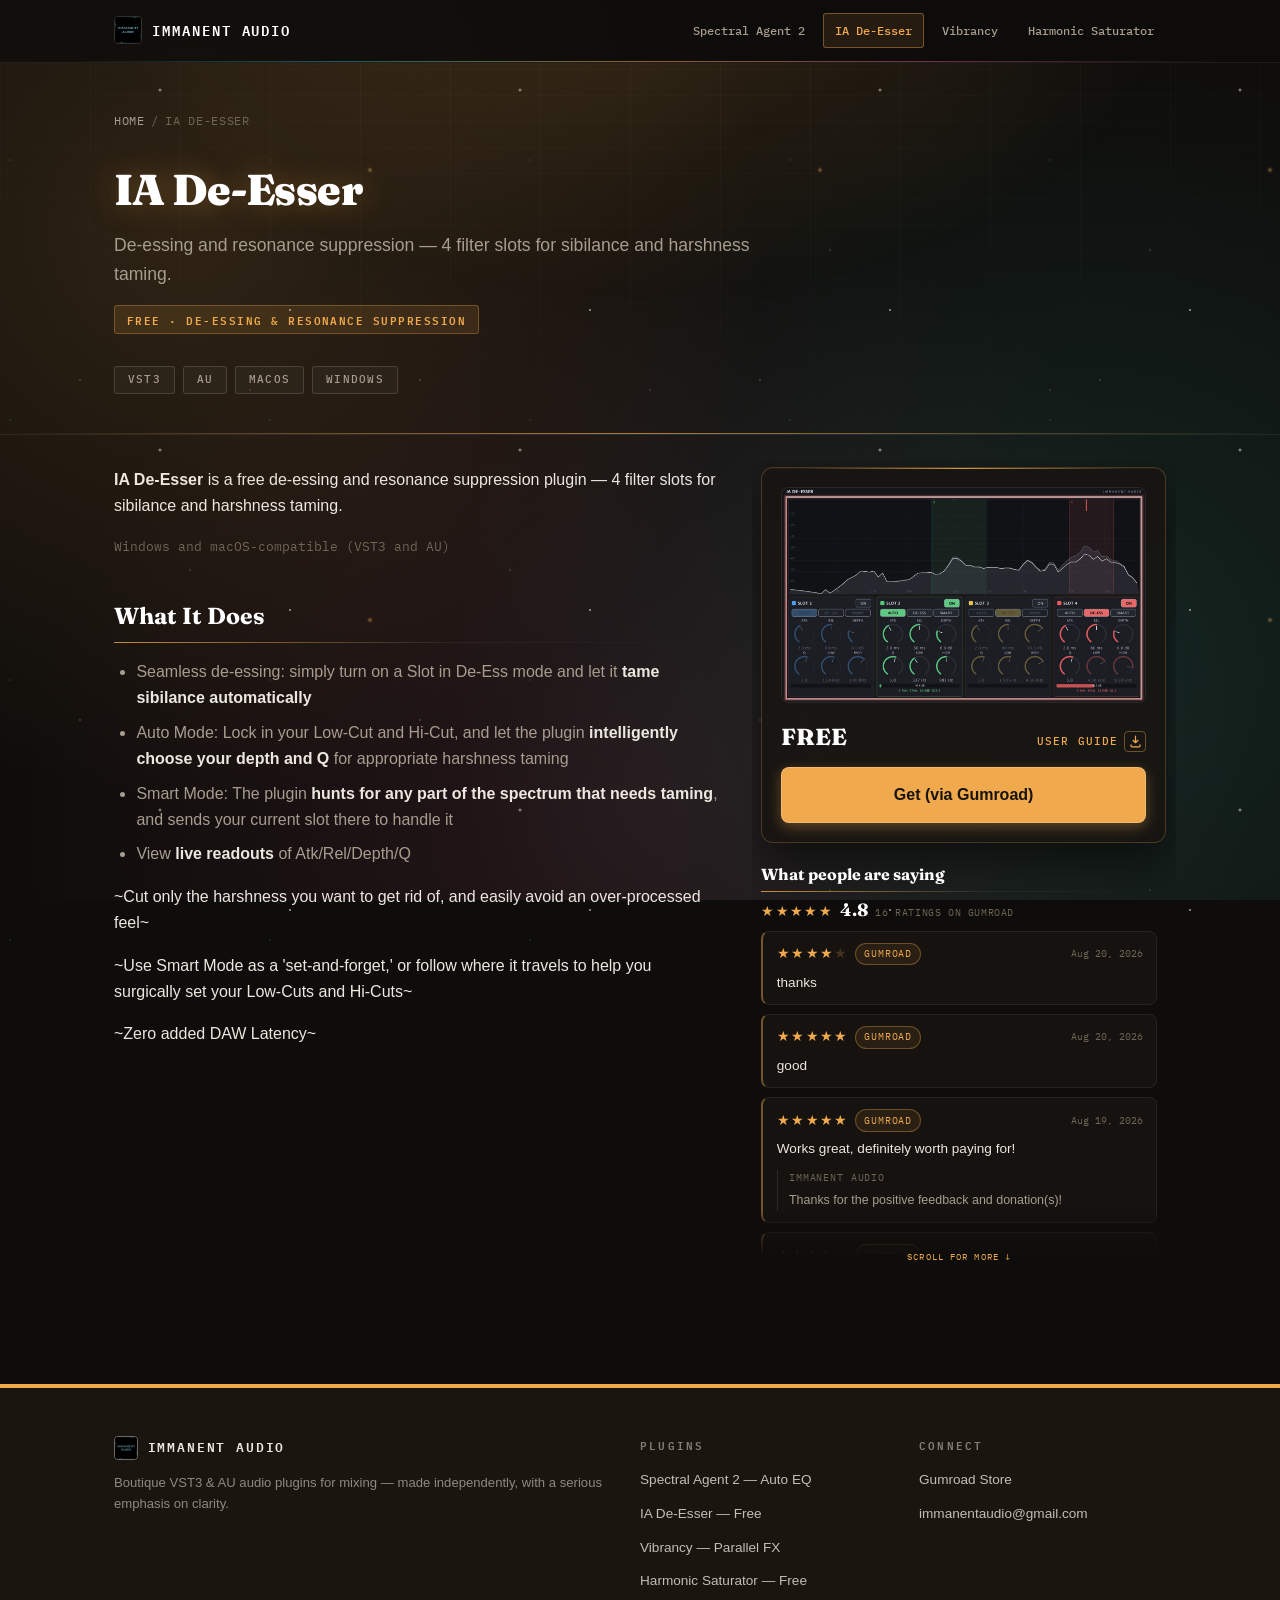
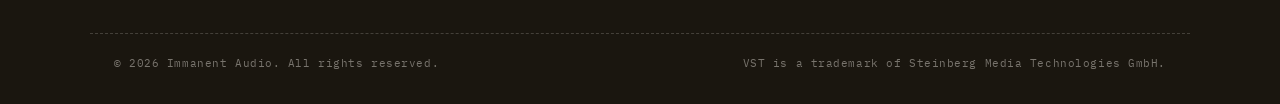
==== commit 85fac852: "Move the guide link into the buy card and finish its contents list The callout box under the copy wa" ====
--- a/de-esser/index.html
+++ b/de-esser/index.html
@@ -135,19 +135,6 @@
                     <p>~Zero added DAW Latency~</p>
                 </div>
 
-                <div class="product-section">
-                    <div class="guide-callout">
-                        <div>
-                            <h2>User Guide</h2>
-                            <p>Every control, every mode, and when to reach for each one — De-Ess, Auto, Smart and manual, with screenshots of what the analyzer is telling you.</p>
-                        </div>
-                        <div class="guide-callout-actions">
-                            <a href="/de-esser/user-guide/" class="cta-button">Read the user guide</a>
-                            <a href="/de-esser/ia-de-esser-user-guide.pdf" class="guide-callout-pdf" download>Or download the PDF (12 pages)</a>
-                        </div>
-                    </div>
-                </div>
-
             </section>
 
             <!-- RIGHT COLUMN: download card -->
@@ -156,7 +143,17 @@
                     <div class="sidebar-card">
                         <img src="/de-esser/ia-de-esser.jpg" data-full="/de-esser/ia-de-esser-full.jpg" alt="IA De-Esser plugin interface showing four filter slots and the spectrum analyzer" class="plugin-screenshot">
 
-                        <p class="sidebar-price">FREE</p>
+                        <div class="sidebar-buy-row">
+                            <p class="sidebar-price">FREE</p>
+                            <span class="sidebar-guide">
+                                <a href="/de-esser/user-guide/">User Guide</a>
+                                <a href="/de-esser/ia-de-esser-user-guide.pdf" class="sidebar-guide-dl" download title="Download the PDF" aria-label="Download the user guide as a PDF">
+                                    <svg viewBox="0 0 16 16" width="13" height="13" aria-hidden="true" focusable="false">
+                                        <path d="M8 1.5v8m0 0 3-3m-3 3-3-3M2.5 12v1.5A1 1 0 0 0 3.5 14.5h9a1 1 0 0 0 1-1V12" fill="none" stroke="currentColor" stroke-width="1.5" stroke-linecap="round" stroke-linejoin="round"/>
+                                    </svg>
+                                </a>
+                            </span>
+                        </div>
 
                         <a href="https://immanentaudio.gumroad.com/l/hjuqeo" class="cta-button" target="_blank" rel="noopener">Get (via Gumroad)</a>
                     </div>
--- a/style.css
+++ b/style.css
@@ -835,6 +835,50 @@
     margin-bottom: 0.9rem;
     display: block;
     background: rgba(8, 6, 4, 0.9);
+}
+
+.sidebar-buy-row {
+    display: flex;
+    align-items: baseline;
+    justify-content: space-between;
+    gap: 0.9rem;
+    margin-bottom: 0.7rem;
+}
+
+.sidebar-buy-row .sidebar-price { margin-bottom: 0; }
+
+.sidebar-guide {
+    display: inline-flex;
+    align-items: center;
+    gap: 0.4rem;
+    font-family: var(--mono);
+    font-size: 0.68rem;
+    font-weight: 500;
+    letter-spacing: 0.1em;
+    text-transform: uppercase;
+    white-space: nowrap;
+}
+
+.sidebar-guide a { color: var(--accent); text-decoration: none; }
+.sidebar-guide a:hover { text-decoration: underline; }
+
+/* On the guide itself the label is where you already are. */
+.sidebar-guide .is-current { color: var(--text-faint); }
+
+.sidebar-guide-dl {
+    display: inline-flex;
+    align-items: center;
+    padding: 0.2rem;
+    border: 1px solid rgba(var(--accent-rgb), 0.4);
+    border-radius: 4px;
+    color: var(--accent);
+    transition: background-color 0.2s ease, border-color 0.2s ease;
+}
+
+.sidebar-guide-dl:hover {
+    background: rgba(var(--accent-rgb), 0.12);
+    border-color: var(--accent);
+    text-decoration: none;
 }
 
 .sidebar-price {
@@ -1451,35 +1495,45 @@
 
 .guide-note p { margin: 0; color: var(--text-muted); }
 
-/* Pointer to the guide from the product page. */
-.guide-callout {
-    display: grid;
-    gap: 1.1rem;
-    background: var(--bg-raised);
-    border: 1px solid rgba(var(--accent-rgb), 0.24);
-    border-radius: 12px;
-    padding: 1.3rem 1.4rem;
-}
-
-@media (min-width: 620px) {
-    .guide-callout { grid-template-columns: 1fr auto; align-items: center; gap: 1.75rem; }
-}
-
-.guide-callout h2 { margin-top: 0; }
-.guide-callout p { color: var(--text-muted); margin: 0; font-size: 0.92rem; }
-
-.guide-callout-actions { display: grid; gap: 0.5rem; justify-items: center; }
-.guide-callout-actions .cta-button { margin-bottom: 0; padding: 0.7rem 1.4rem; white-space: nowrap; }
-
-.guide-callout-pdf {
-    font-family: var(--mono);
-    font-size: 0.66rem;
-    letter-spacing: 0.08em;
-    text-transform: uppercase;
-    color: var(--text-faint);
-}
-
-.guide-callout-pdf:hover { color: var(--accent); }
+/* Contents list, sticky alongside the guide on desktop. The card keeps its
+   full height and the list scrolls in whatever is left over, so the sticky
+   column never strands its own bottom off-screen. */
+@media (min-width: 768px) {
+    .sidebar-sticky.is-guide {
+        display: flex;
+        flex-direction: column;
+        overflow: visible;
+    }
+
+    .sidebar-sticky.is-guide .sidebar-card { flex: 0 0 auto; }
+
+    .sidebar-sticky.is-guide .guide-toc {
+        flex: 1 1 auto;
+        min-height: 0;
+        overflow-y: auto;
+        position: relative;
+        padding-right: 0.5rem;
+    }
+
+    /* Same cue as the reviews: the list fades out where it is cut. */
+    .sidebar-sticky.is-guide .guide-toc::after {
+        content: '';
+        display: block;
+        position: sticky;
+        bottom: 0;
+        height: 2.5rem;
+        margin-top: -2.5rem;
+        pointer-events: none;
+        background: linear-gradient(to bottom, rgba(15, 13, 11, 0), var(--bg) 88%);
+    }
+
+    .sidebar-sticky.is-guide .guide-toc::-webkit-scrollbar { width: 6px; }
+    .sidebar-sticky.is-guide .guide-toc::-webkit-scrollbar-track { background: transparent; }
+    .sidebar-sticky.is-guide .guide-toc::-webkit-scrollbar-thumb {
+        background: rgba(var(--accent-rgb), 0.4);
+        border-radius: 3px;
+    }
+}
 
 /* Contents list, sticky alongside the guide on desktop. */
 .guide-toc h2 {
@@ -1494,25 +1548,26 @@
 
 .guide-toc ol, .guide-toc ul { list-style: none; margin: 0; padding: 0; }
 
-.guide-toc > ol > li { border-top: 1px solid var(--hairline); padding: 0.5rem 0; }
+.guide-toc > ol > li { border-top: 1px solid var(--hairline); padding: 0.4rem 0; }
 .guide-toc > ol > li:first-child { border-top: 0; padding-top: 0; }
 
 .guide-toc a {
     color: var(--text-muted);
     text-decoration: none;
-    font-size: 0.88rem;
+    font-size: 0.84rem;
+    line-height: 1.35;
 }
 
 .guide-toc > ol > li > a { color: var(--text-main); }
 .guide-toc a:hover { color: var(--accent); }
 
 .guide-toc ul {
-    margin: 0.35rem 0 0 0.85rem;
+    margin: 0.25rem 0 0 0.8rem;
     border-left: 1px solid var(--hairline);
 }
 
-.guide-toc ul li { padding: 0.15rem 0 0.15rem 0.7rem; }
-.guide-toc ul a { font-size: 0.8rem; }
+.guide-toc ul li { padding: 0.12rem 0 0.12rem 0.65rem; }
+.guide-toc ul a { font-size: 0.76rem; }
 
 /* Anchored headings shouldn't land under the sticky nav. */
 .guide [id] { scroll-margin-top: 5rem; }
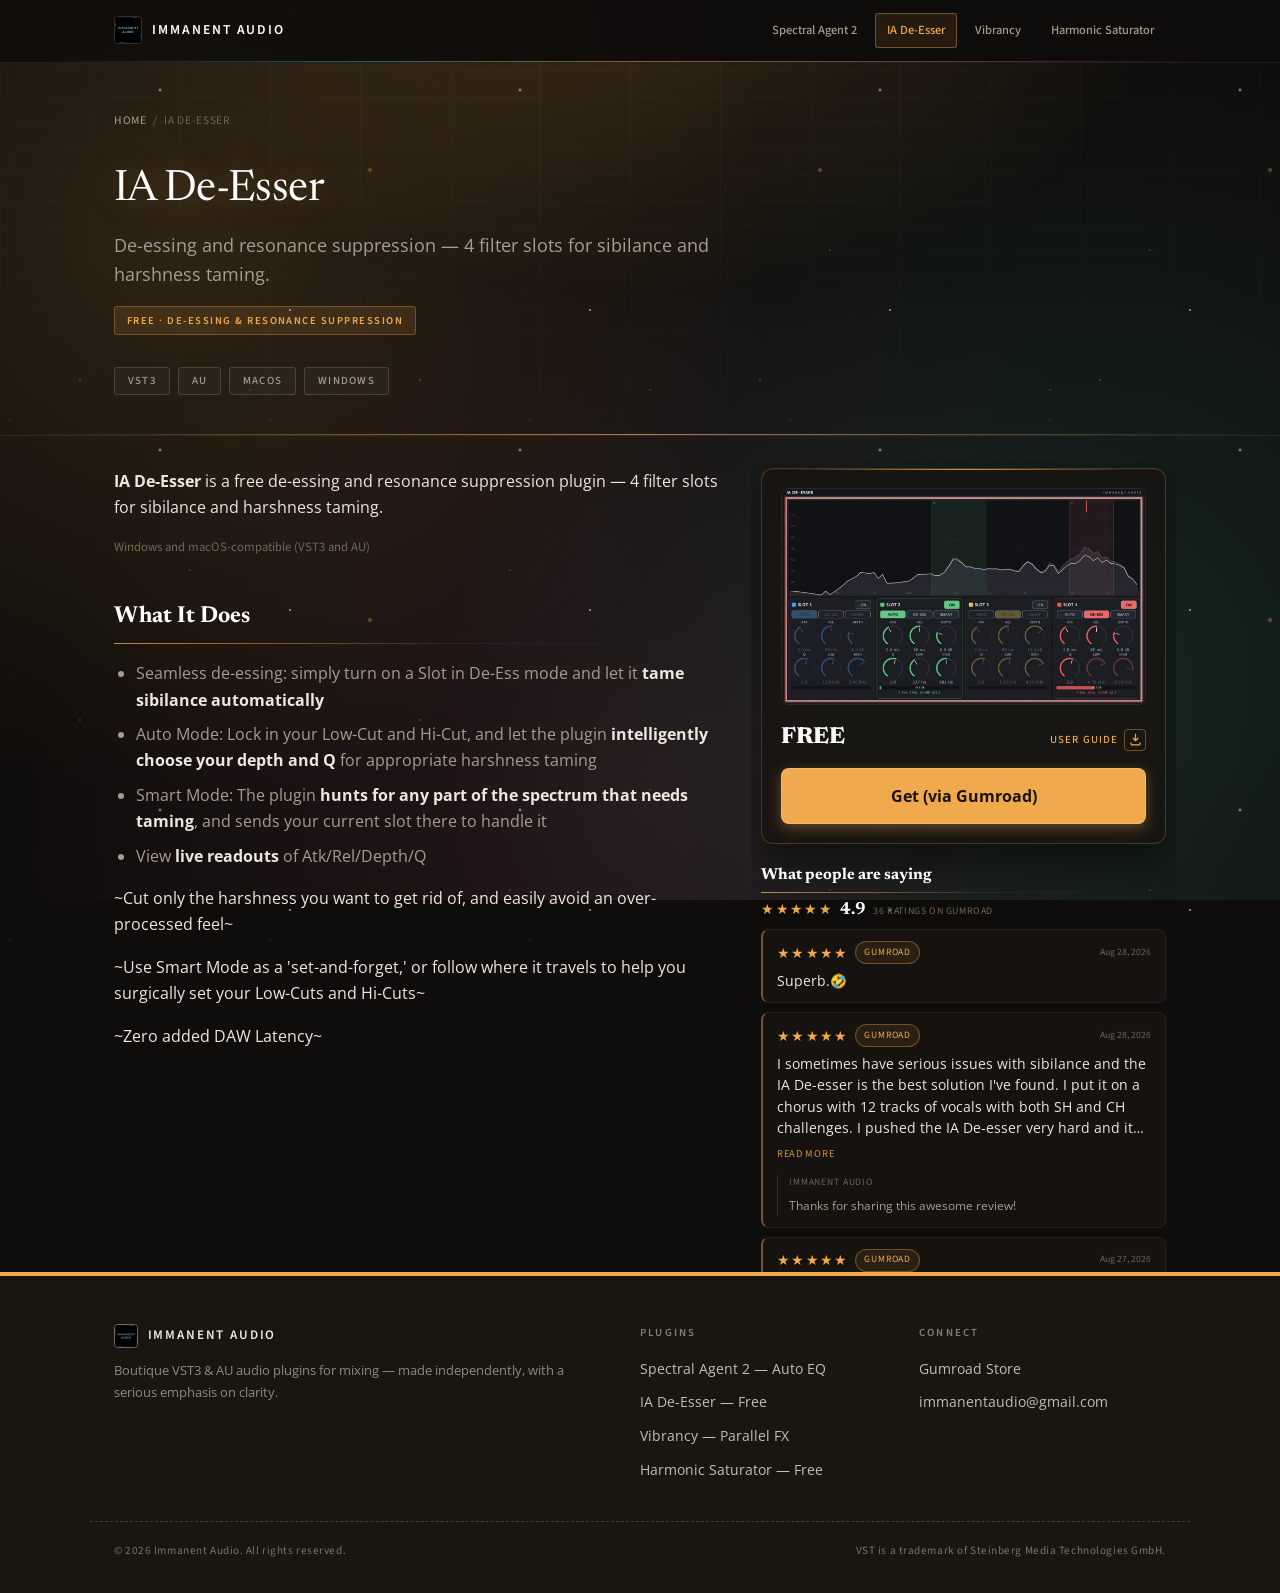
==== commit ec577650: "Retype the site: Newsreader, Source Sans 3, Open Sans Fraunces read as squiggly at display sizes, an" ====
--- a/de-esser/index.html
+++ b/de-esser/index.html
@@ -29,7 +29,7 @@
     <!-- Fonts -->
     <link rel="preconnect" href="https://fonts.googleapis.com">
     <link rel="preconnect" href="https://fonts.gstatic.com" crossorigin>
-    <link href="https://fonts.googleapis.com/css2?family=Fraunces:opsz,wght@9..144,600;9..144,700;9..144,800;9..144,900&family=IBM+Plex+Mono:wght@400;500;600&display=swap" rel="stylesheet">
+    <link href="https://fonts.googleapis.com/css2?family=Newsreader:opsz,wght@6..72,400;6..72,500;6..72,600;6..72,700;6..72,800&family=Open+Sans:ital,wght@0,400;0,600;0,700;1,400&family=Source+Sans+3:wght@400;500;600;700&display=swap" rel="stylesheet">
 
     <link rel="stylesheet" href="/style.css">
     <style>
--- a/style.css
+++ b/style.css
@@ -5,7 +5,7 @@
    Direction: dark studio-at-night. Warm charcoal, glowing accents,
    an animated DAW timeline hero. Jewel-tone accents (amber / teal /
    rose / lime) instead of the old purple-neon. The nav + footer keep
-   their clean mono-type treatment, recolored for the dark theme.
+   their clean letterspaced-caps treatment, recolored for the dark theme.
    ============================================================== */
 
 :root {
@@ -26,9 +26,13 @@
     --accent-rgb: 240, 169, 76;
     --accent-soft: rgba(240, 169, 76, 0.15);
 
-    --serif: "Fraunces", Georgia, "Times New Roman", serif;
-    --mono: "IBM Plex Mono", ui-monospace, "SF Mono", Menlo, monospace;
-    --sans: -apple-system, BlinkMacSystemFont, "Segoe UI", Roboto, Helvetica, Arial, sans-serif;
+    /* Three type roles. --label is the small letterspaced-caps role
+       (kickers, chips, badges, the review count). It used to be a
+       monospace face, which read as a terminal readout; a humanist
+       sans keeps the structure without the digital connotation. */
+    --serif: "Newsreader", Georgia, "Times New Roman", serif;
+    --label: "Source Sans 3", -apple-system, BlinkMacSystemFont, "Segoe UI", Roboto, Helvetica, Arial, sans-serif;
+    --sans: "Open Sans", -apple-system, BlinkMacSystemFont, "Segoe UI", Roboto, Helvetica, Arial, sans-serif;
 }
 
 * { box-sizing: border-box; margin: 0; padding: 0; }
@@ -140,7 +144,7 @@
     gap: 0.65rem;
     text-decoration: none;
     color: #ffffff;
-    font-family: var(--mono);
+    font-family: var(--label);
     font-weight: 600;
     letter-spacing: 0.14em;
     font-size: 0.85rem;
@@ -168,7 +172,7 @@
     display: block;
     color: var(--text-muted);
     text-decoration: none;
-    font-family: var(--mono);
+    font-family: var(--label);
     font-size: 0.78rem;
     font-weight: 500;
     padding: 0.4rem 0.7rem;
@@ -215,7 +219,7 @@
 
 .section-kicker {
     display: block;
-    font-family: var(--mono);
+    font-family: var(--label);
     font-size: 0.72rem;
     font-weight: 600;
     letter-spacing: 0.28em;
@@ -397,7 +401,7 @@
 .brand-tag {
     display: block;
     color: var(--amber);
-    font-family: var(--mono);
+    font-family: var(--label);
     font-weight: 600;
     letter-spacing: 0.3em;
     font-size: 0.78rem;
@@ -408,9 +412,8 @@
 
 .hero h1 {
     font-family: var(--serif);
-    text-transform: uppercase;
     font-size: clamp(2.6rem, 7vw, 4.2rem);
-    font-weight: 900;
+    font-weight: 400;
     color: #ffffff;
     margin: 0 auto 1.1rem auto;
     letter-spacing: -0.01em;
@@ -458,7 +461,7 @@
 }
 
 .chip {
-    font-family: var(--mono);
+    font-family: var(--label);
     font-size: 0.68rem;
     font-weight: 500;
     letter-spacing: 0.12em;
@@ -545,7 +548,7 @@
     position: absolute;
     top: 1.2rem;
     right: 1.4rem;
-    font-family: var(--mono);
+    font-family: var(--label);
     font-size: 0.72rem;
     font-weight: 600;
     letter-spacing: 0.15em;
@@ -586,7 +589,7 @@
 .status-tag {
     display: inline-block;
     width: fit-content;
-    font-family: var(--mono);
+    font-family: var(--label);
     font-size: 0.66rem;
     font-weight: 600;
     text-transform: uppercase;
@@ -700,7 +703,7 @@
 .product-hero .container-wide { position: relative; z-index: 2; padding-top: 0; padding-bottom: 0; }
 
 .breadcrumbs {
-    font-family: var(--mono);
+    font-family: var(--label);
     font-size: 0.72rem;
     letter-spacing: 0.06em;
     text-transform: uppercase;
@@ -715,7 +718,7 @@
 .product-hero h1 {
     font-family: var(--serif);
     font-size: 2.7rem;
-    font-weight: 900;
+    font-weight: 400;
     letter-spacing: -0.015em;
     margin: 0 0 0.35rem 0;
     color: #ffffff;
@@ -749,7 +752,7 @@
 .product-section { margin-bottom: 2.5rem; }
 
 .product-section > p { color: var(--text-main); margin-bottom: 1rem; }
-.product-section .muted { color: var(--text-faint); font-family: var(--mono); font-size: 0.8rem; }
+.product-section .muted { color: var(--text-faint); font-family: var(--label); font-size: 0.8rem; }
 
 .product-section h2 {
     font-family: var(--serif);
@@ -851,7 +854,7 @@
     display: inline-flex;
     align-items: center;
     gap: 0.4rem;
-    font-family: var(--mono);
+    font-family: var(--label);
     font-size: 0.68rem;
     font-weight: 500;
     letter-spacing: 0.1em;
@@ -891,7 +894,7 @@
 
 .sidebar-price small {
     display: block;
-    font-family: var(--mono);
+    font-family: var(--label);
     font-size: 0.68rem;
     font-weight: 500;
     color: var(--text-faint);
@@ -962,7 +965,7 @@
     align-items: center;
     gap: 0.6rem;
     color: #ece7df;
-    font-family: var(--mono);
+    font-family: var(--label);
     font-weight: 600;
     letter-spacing: 0.14em;
     font-size: 0.82rem;
@@ -981,7 +984,7 @@
 
 .footer-grid h4 {
     color: rgba(236, 231, 223, 0.5);
-    font-family: var(--mono);
+    font-family: var(--label);
     font-size: 0.68rem;
     font-weight: 600;
     text-transform: uppercase;
@@ -1011,7 +1014,7 @@
     flex-wrap: wrap;
     gap: 0.5rem;
     color: rgba(236, 231, 223, 0.45);
-    font-family: var(--mono);
+    font-family: var(--label);
     font-size: 0.7rem;
     letter-spacing: 0.05em;
 }
@@ -1042,7 +1045,7 @@
     position: absolute;
     right: 0.5rem;
     bottom: 0.5rem;
-    font-family: var(--mono);
+    font-family: var(--label);
     font-size: 0.6rem;
     font-weight: 500;
     text-transform: uppercase;
@@ -1132,7 +1135,7 @@
     display: flex;
     align-items: center;
     justify-content: center;
-    font-family: var(--mono);
+    font-family: var(--label);
     font-size: 1.4rem;
     line-height: 1;
     color: var(--text-main);
@@ -1149,36 +1152,58 @@
    SIDEBAR — purchase card + reviews travel together as one sticky unit
    -------------------------------------------------------------- */
 .sidebar-sticky {
-    display: grid;
+    display: flex;
+    flex-direction: column;
     gap: 1.1rem;
-    align-content: start;
 }
 
 @media (min-width: 768px) {
     .sidebar-sticky {
         position: sticky;
         top: 4.5rem;
-        /* Card + reviews can outgrow the viewport, and a sticky block taller
-           than the screen strands its own bottom off-screen. Cap it and let
-           the overflow scroll inside instead. */
+        /* Card + reviews (or the contents list) can outgrow the viewport, and a
+           sticky block taller than the screen strands its own bottom off-screen.
+           Cap it to the screen and scroll the whole column as one unit: a single
+           full-height scrollbar for the floating block, rather than a short one
+           buried in a list inside it, which reads as the list ending there. */
         max-height: calc(100vh - 5.6rem);
         overflow-y: auto;
-        overscroll-behavior: contain;
-        /* Breathing room so the card's drop shadow isn't clipped by the
-           scroll box; pulled back out with the negative margin. */
-        padding: 0.35rem 0.6rem 1rem;
-        margin: -0.35rem -0.6rem 0;
-        scrollbar-width: thin;
-        scrollbar-color: rgba(var(--accent-rgb), 0.3) transparent;
+        overflow-x: hidden;
+        /* Side padding (pulled back out by the margin) keeps the card's drop
+           shadow clear of the scroll container's edges, which would otherwise
+           clip it, and holds the scrollbar just off the card. The bottom
+           padding is the column's own breathing room at the end of the scroll. */
+        padding: 0.4rem 0.65rem 1.5rem;
+        margin: -0.4rem -0.65rem 0;
     }
 
-    .sidebar-sticky::-webkit-scrollbar { width: 6px; }
-    .sidebar-sticky::-webkit-scrollbar-track { background: transparent; }
+    /* Nothing inside the column scrolls on its own - the column does. */
+    .sidebar-sticky > * { flex: 0 0 auto; }
+
+    /* Always drawn, in the accent, so it is obvious there is more below.
+       No scrollbar-width/-color here on purpose: setting the standard
+       properties makes Chrome ignore the ::-webkit-scrollbar rules and fall
+       back to the macOS overlay scrollbar, which only appears mid-scroll -
+       the very thing that made the contents look like they stopped short. */
+    .sidebar-sticky::-webkit-scrollbar { width: 9px; }
+    .sidebar-sticky::-webkit-scrollbar-track {
+        background: rgba(255, 255, 255, 0.06);
+        border-radius: 5px;
+    }
     .sidebar-sticky::-webkit-scrollbar-thumb {
-        background: rgba(var(--accent-rgb), 0.28);
-        border-radius: 3px;
+        background: rgba(var(--accent-rgb), 0.5);
+        border-radius: 5px;
     }
-    .sidebar-sticky:hover::-webkit-scrollbar-thumb { background: rgba(var(--accent-rgb), 0.45); }
+    .sidebar-sticky:hover::-webkit-scrollbar-thumb {
+        background: rgba(var(--accent-rgb), 0.7);
+    }
+
+    /* The column is capped to the screen, so on a page whose left column is
+       short it stops well above the footer with dead space under it. Bring the
+       footer up to meet the column instead of stretching the column past the
+       screen, which would strand its own bottom off-view. */
+    main:has(.sidebar-sticky) { padding-bottom: 0; }
+    main:has(.sidebar-sticky) + .site-footer { margin-top: 0; }
 }
 
 /* Reviews sit in a ~400px column here, so everything tightens up a step. */
@@ -1203,61 +1228,9 @@
 .sidebar-reviews .review-reply { margin-top: 0.7rem; padding-left: 0.7rem; }
 .sidebar-reviews .review-reply p { font-size: 0.78rem; }
 
-/* The list scrolls inside the sidebar, cut mid-card by reviews.js so it's
-   plain that there's more below. The fade is a sticky pseudo-element rather
-   than a mask so it doesn't dim the scrollbar along with the text. */
+/* The list runs to its full height: the sticky column around it is what
+   scrolls, so every review is reachable on the column's own scrollbar. */
 .review-scroll { position: relative; }
-
-@media (min-width: 768px) {
-    /* Reserved whether or not it scrolls, so toggling the scrollbar can't
-       change the column width and reflow the text under our own measurements. */
-    .review-scroll { padding-right: 0.55rem; }
-
-    /* No scrollbar-width/-color here on purpose: setting the standard
-       properties makes Chrome ignore the ::-webkit-scrollbar rules below and
-       fall back to the macOS overlay scrollbar, which only appears mid-scroll
-       - the very thing that made this list look like it had one review. */
-    /* No overscroll containment: reaching the last review should hand the
-       scroll back to the page instead of parking the cursor in a dead zone. */
-    .review-scroll.is-scrollable { overflow-y: auto; }
-
-    /* Fade + label over the cut-off card: on macOS the scrollbar is an overlay
-       that only shows up mid-scroll, so it can't be the only hint. */
-    .review-scroll.is-scrollable::after {
-        content: 'Scroll for more ↓';
-        display: flex;
-        align-items: flex-end;
-        justify-content: center;
-        position: sticky;
-        bottom: 0;
-        height: 3.5rem;
-        margin-top: -3.5rem;
-        pointer-events: none;
-        font-family: var(--mono);
-        font-size: 0.58rem;
-        letter-spacing: 0.12em;
-        text-transform: uppercase;
-        color: var(--accent);
-        background: linear-gradient(to bottom, rgba(15, 13, 11, 0), var(--bg) 82%);
-        opacity: 1;
-        transition: opacity 0.2s ease;
-    }
-
-    .review-scroll.is-end::after { opacity: 0; }
-
-    .review-scroll.is-scrollable::-webkit-scrollbar { width: 8px; }
-    .review-scroll.is-scrollable::-webkit-scrollbar-track {
-        background: rgba(255, 255, 255, 0.06);
-        border-radius: 4px;
-    }
-    .review-scroll.is-scrollable::-webkit-scrollbar-thumb {
-        background: rgba(var(--accent-rgb), 0.5);
-        border-radius: 4px;
-    }
-    .review-scroll.is-scrollable:hover::-webkit-scrollbar-thumb {
-        background: rgba(var(--accent-rgb), 0.7);
-    }
-}
 
 /* One 300-word review shouldn't push everything else out of the column - a
    line shorter still in the narrow sidebar. */
@@ -1276,7 +1249,7 @@
     padding: 0;
     background: none;
     border: 0;
-    font-family: var(--mono);
+    font-family: var(--label);
     font-size: 0.65rem;
     letter-spacing: 0.07em;
     text-transform: uppercase;
@@ -1308,7 +1281,7 @@
 }
 
 .review-count {
-    font-family: var(--mono);
+    font-family: var(--label);
     font-size: 0.72rem;
     letter-spacing: 0.06em;
     text-transform: uppercase;
@@ -1346,8 +1319,9 @@
     margin-bottom: 0.6rem;
 }
 
+/* Also a link, back to wherever the review was left. */
 .review-badge {
-    font-family: var(--mono);
+    font-family: var(--label);
     font-size: 0.6rem;
     letter-spacing: 0.09em;
     text-transform: uppercase;
@@ -1356,10 +1330,18 @@
     background: rgba(var(--accent-rgb), 0.09);
     border-radius: 999px;
     padding: 0.15rem 0.5rem;
+    white-space: nowrap;
+    text-decoration: none;
+    transition: background-color 0.2s ease, border-color 0.2s ease;
+}
+
+a.review-badge:hover {
+    background: rgba(var(--accent-rgb), 0.2);
+    border-color: var(--accent);
 }
 
 .review-date {
-    font-family: var(--mono);
+    font-family: var(--label);
     font-size: 0.66rem;
     color: var(--text-faint);
     margin-left: auto;
@@ -1380,7 +1362,7 @@
 
 .review-reply-label {
     display: block;
-    font-family: var(--mono);
+    font-family: var(--label);
     font-size: 0.6rem;
     letter-spacing: 0.09em;
     text-transform: uppercase;
@@ -1432,7 +1414,7 @@
 .guide-figure.is-slot img { width: auto; max-width: min(100%, 290px); }
 
 .guide-figure figcaption {
-    font-family: var(--mono);
+    font-family: var(--label);
     font-size: 0.72rem;
     line-height: 1.65;
     color: var(--text-faint);
@@ -1459,7 +1441,7 @@
 }
 
 .guide-table thead th {
-    font-family: var(--mono);
+    font-family: var(--label);
     font-size: 0.66rem;
     font-weight: 600;
     letter-spacing: 0.14em;
@@ -1469,7 +1451,7 @@
 }
 
 .guide-table tbody th {
-    font-family: var(--mono);
+    font-family: var(--label);
     font-size: 0.76rem;
     font-weight: 600;
     letter-spacing: 0.06em;
@@ -1495,49 +1477,11 @@
 
 .guide-note p { margin: 0; color: var(--text-muted); }
 
-/* Contents list, sticky alongside the guide on desktop. The card keeps its
-   full height and the list scrolls in whatever is left over, so the sticky
-   column never strands its own bottom off-screen. */
-@media (min-width: 768px) {
-    .sidebar-sticky.is-guide {
-        display: flex;
-        flex-direction: column;
-        overflow: visible;
-    }
-
-    .sidebar-sticky.is-guide .sidebar-card { flex: 0 0 auto; }
-
-    .sidebar-sticky.is-guide .guide-toc {
-        flex: 1 1 auto;
-        min-height: 0;
-        overflow-y: auto;
-        position: relative;
-        padding-right: 0.5rem;
-    }
-
-    /* Same cue as the reviews: the list fades out where it is cut. */
-    .sidebar-sticky.is-guide .guide-toc::after {
-        content: '';
-        display: block;
-        position: sticky;
-        bottom: 0;
-        height: 2.5rem;
-        margin-top: -2.5rem;
-        pointer-events: none;
-        background: linear-gradient(to bottom, rgba(15, 13, 11, 0), var(--bg) 88%);
-    }
-
-    .sidebar-sticky.is-guide .guide-toc::-webkit-scrollbar { width: 6px; }
-    .sidebar-sticky.is-guide .guide-toc::-webkit-scrollbar-track { background: transparent; }
-    .sidebar-sticky.is-guide .guide-toc::-webkit-scrollbar-thumb {
-        background: rgba(var(--accent-rgb), 0.4);
-        border-radius: 3px;
-    }
-}
-
-/* Contents list, sticky alongside the guide on desktop. */
+/* Contents list, sticky alongside the guide on desktop. It runs to its full
+   height - the sticky column around it is what scrolls, so the whole list is
+   on one scrollbar with the card above it rather than boxed off in its own. */
 .guide-toc h2 {
-    font-family: var(--mono);
+    font-family: var(--label);
     font-size: 0.7rem;
     font-weight: 600;
     letter-spacing: 0.18em;
